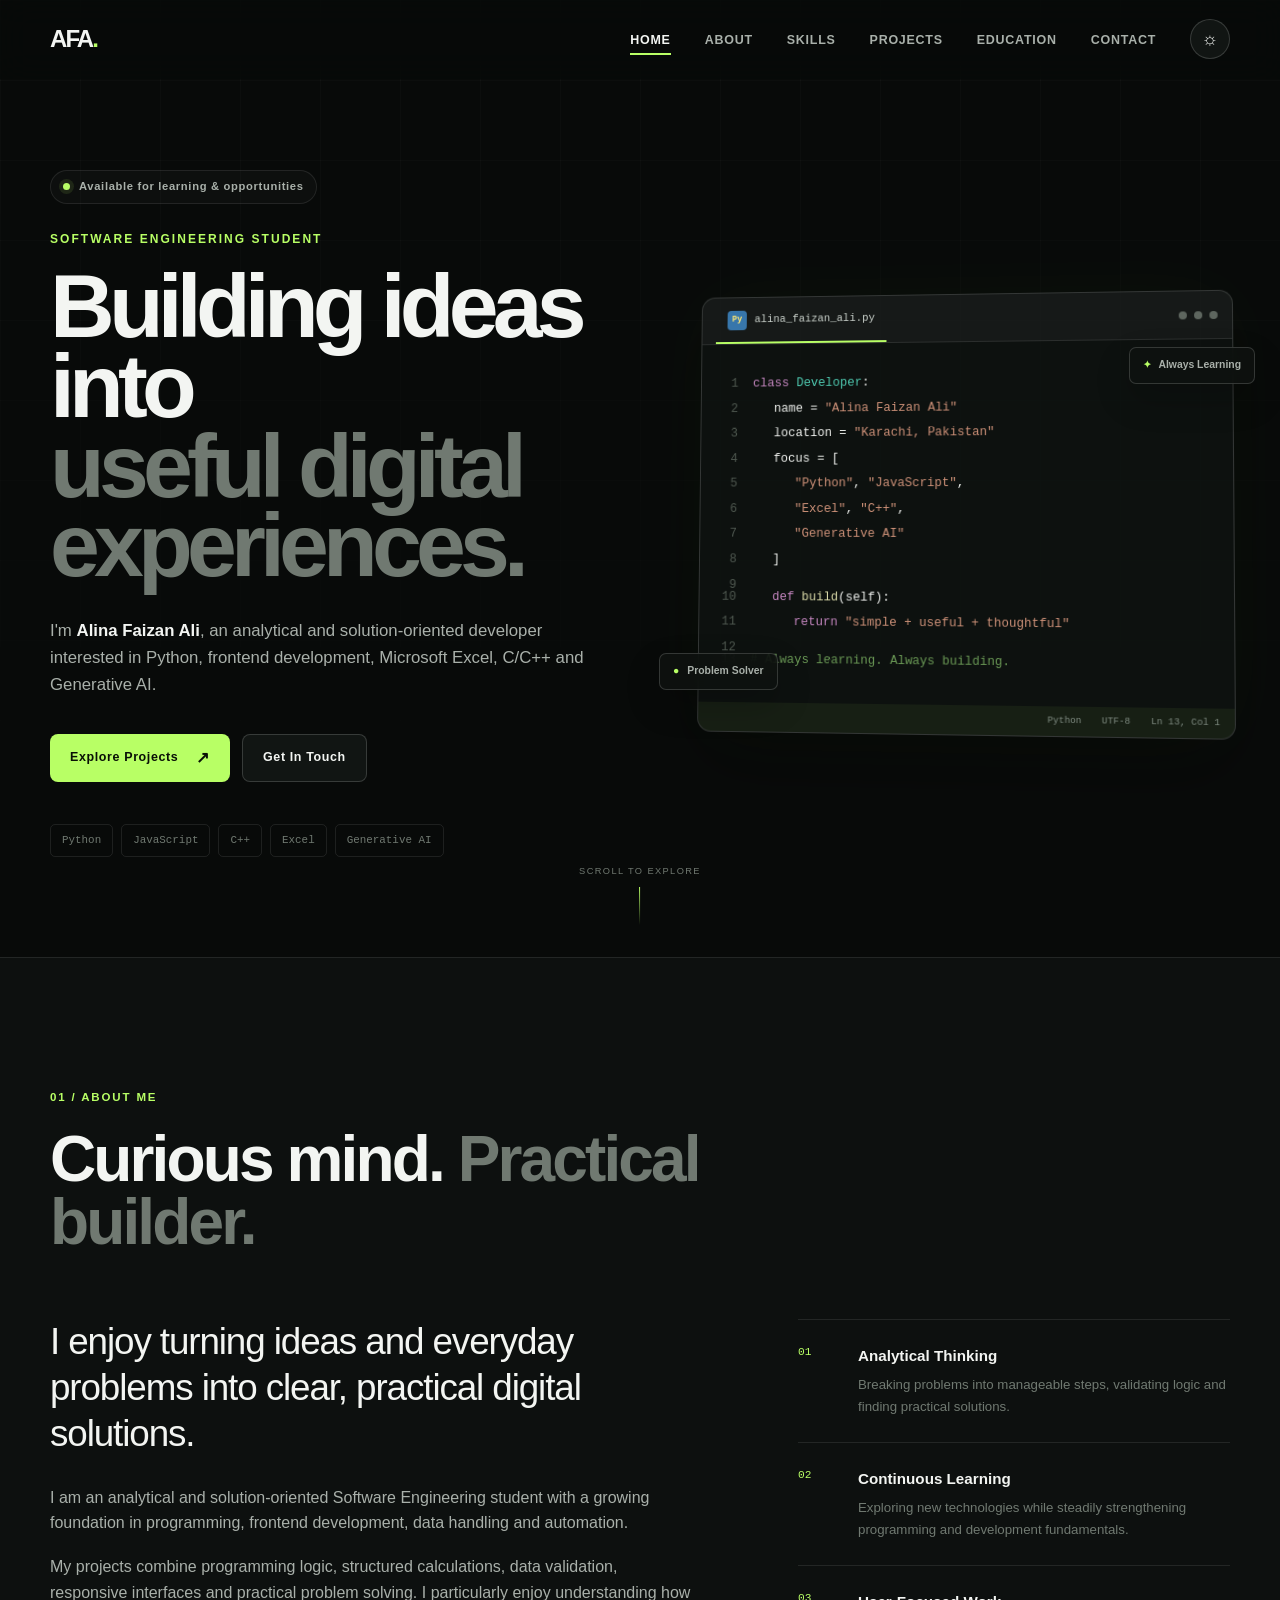
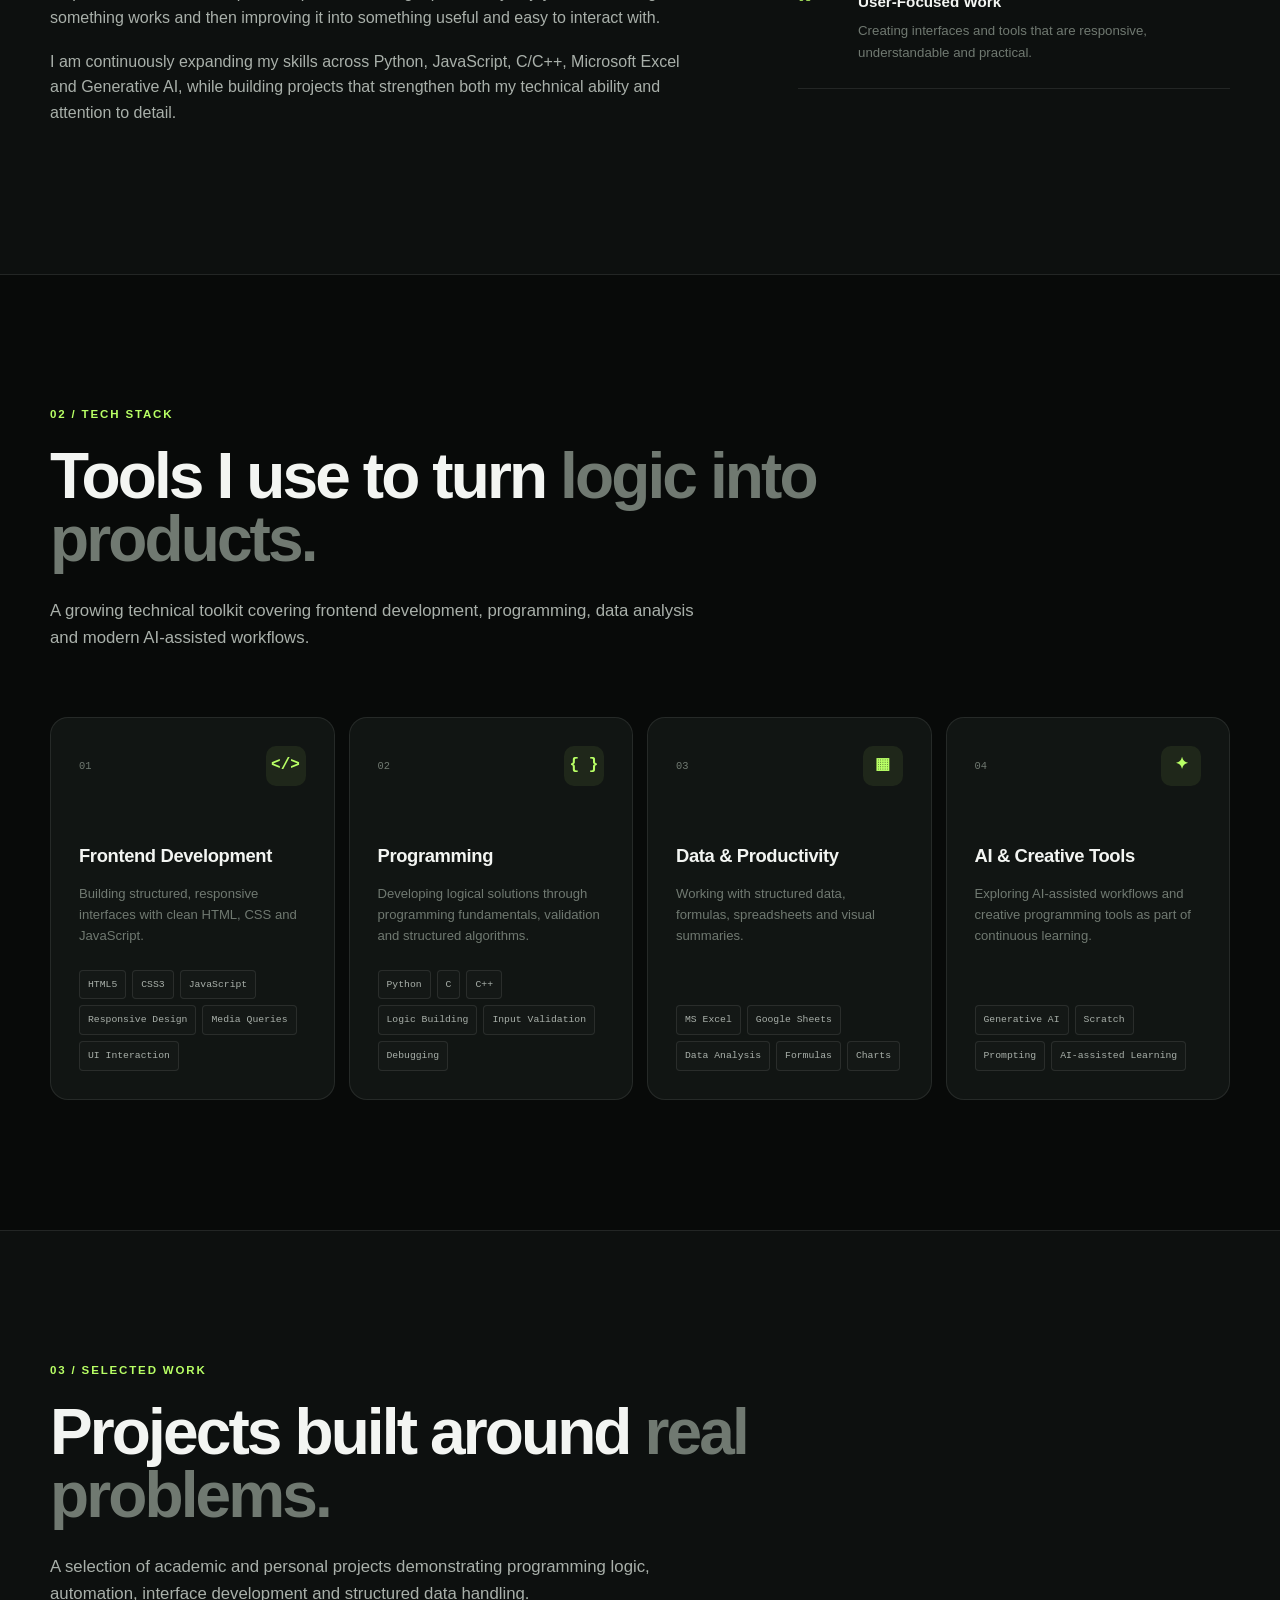
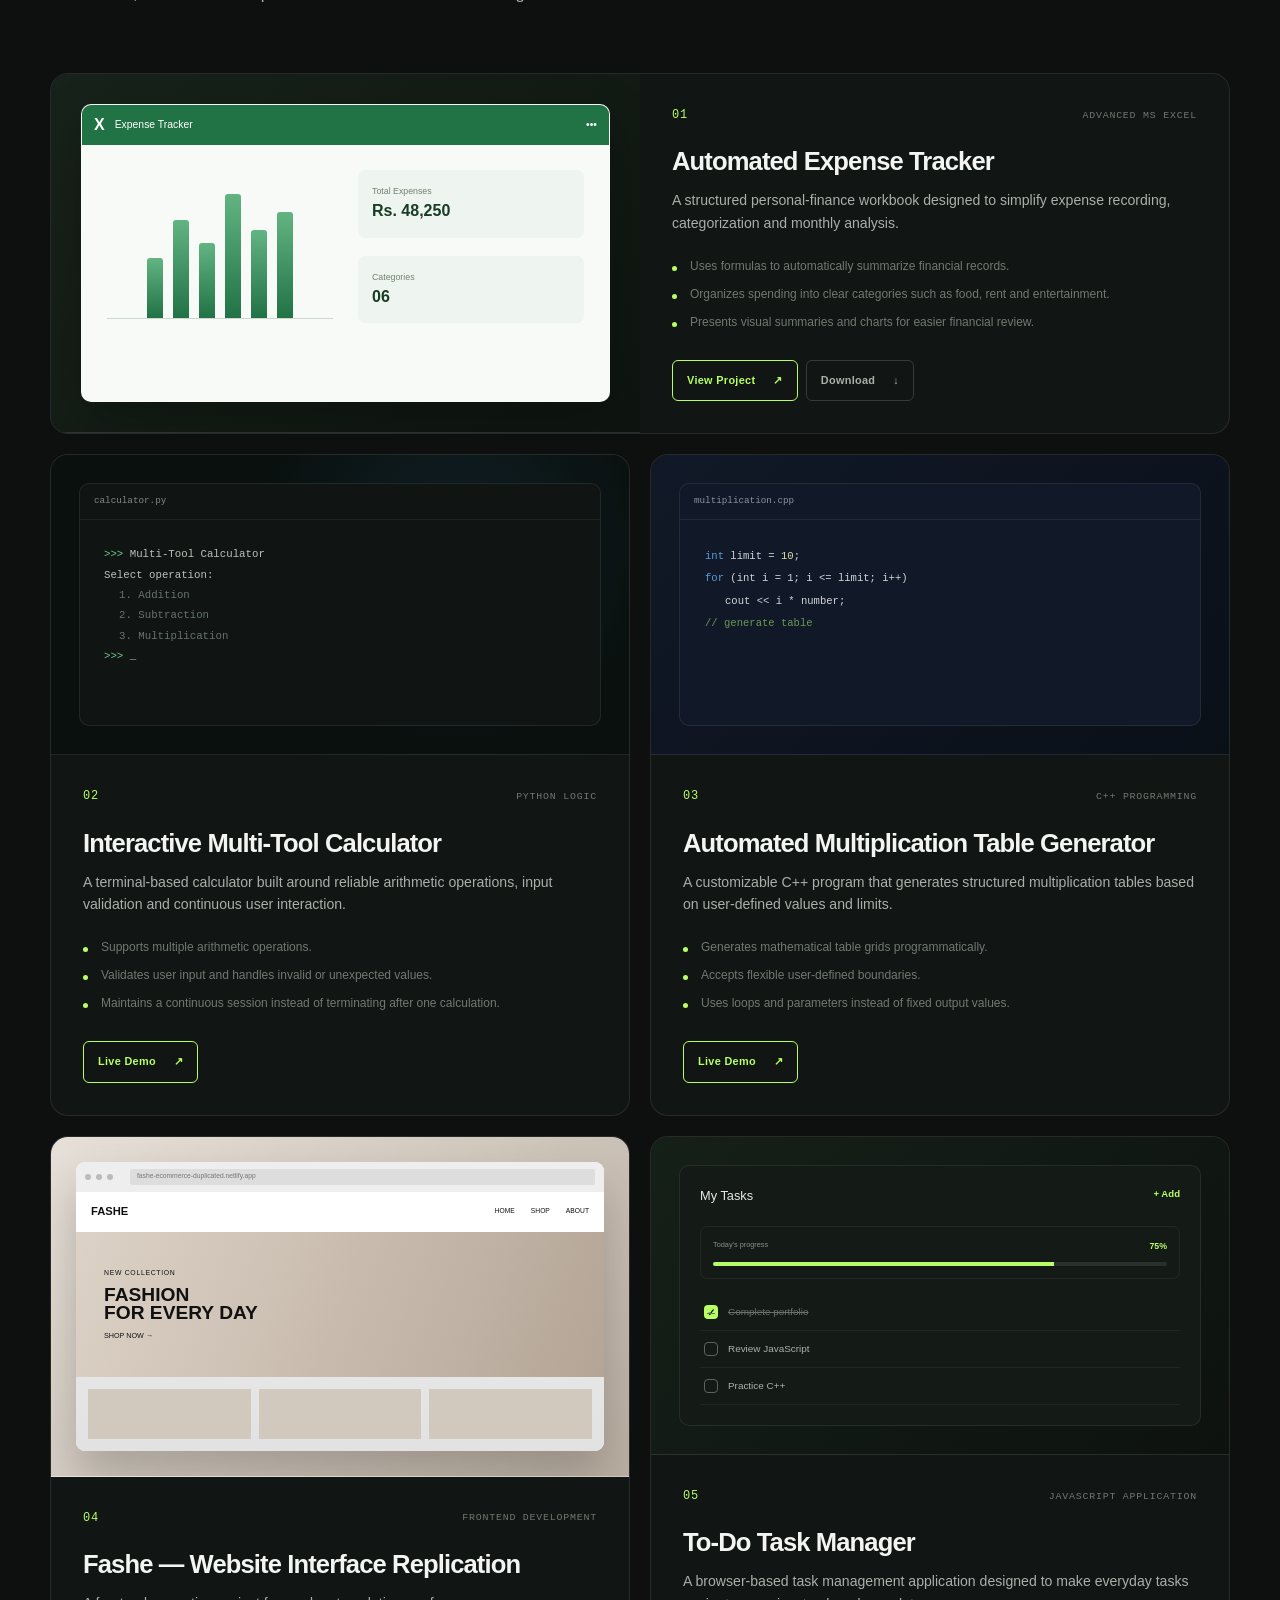
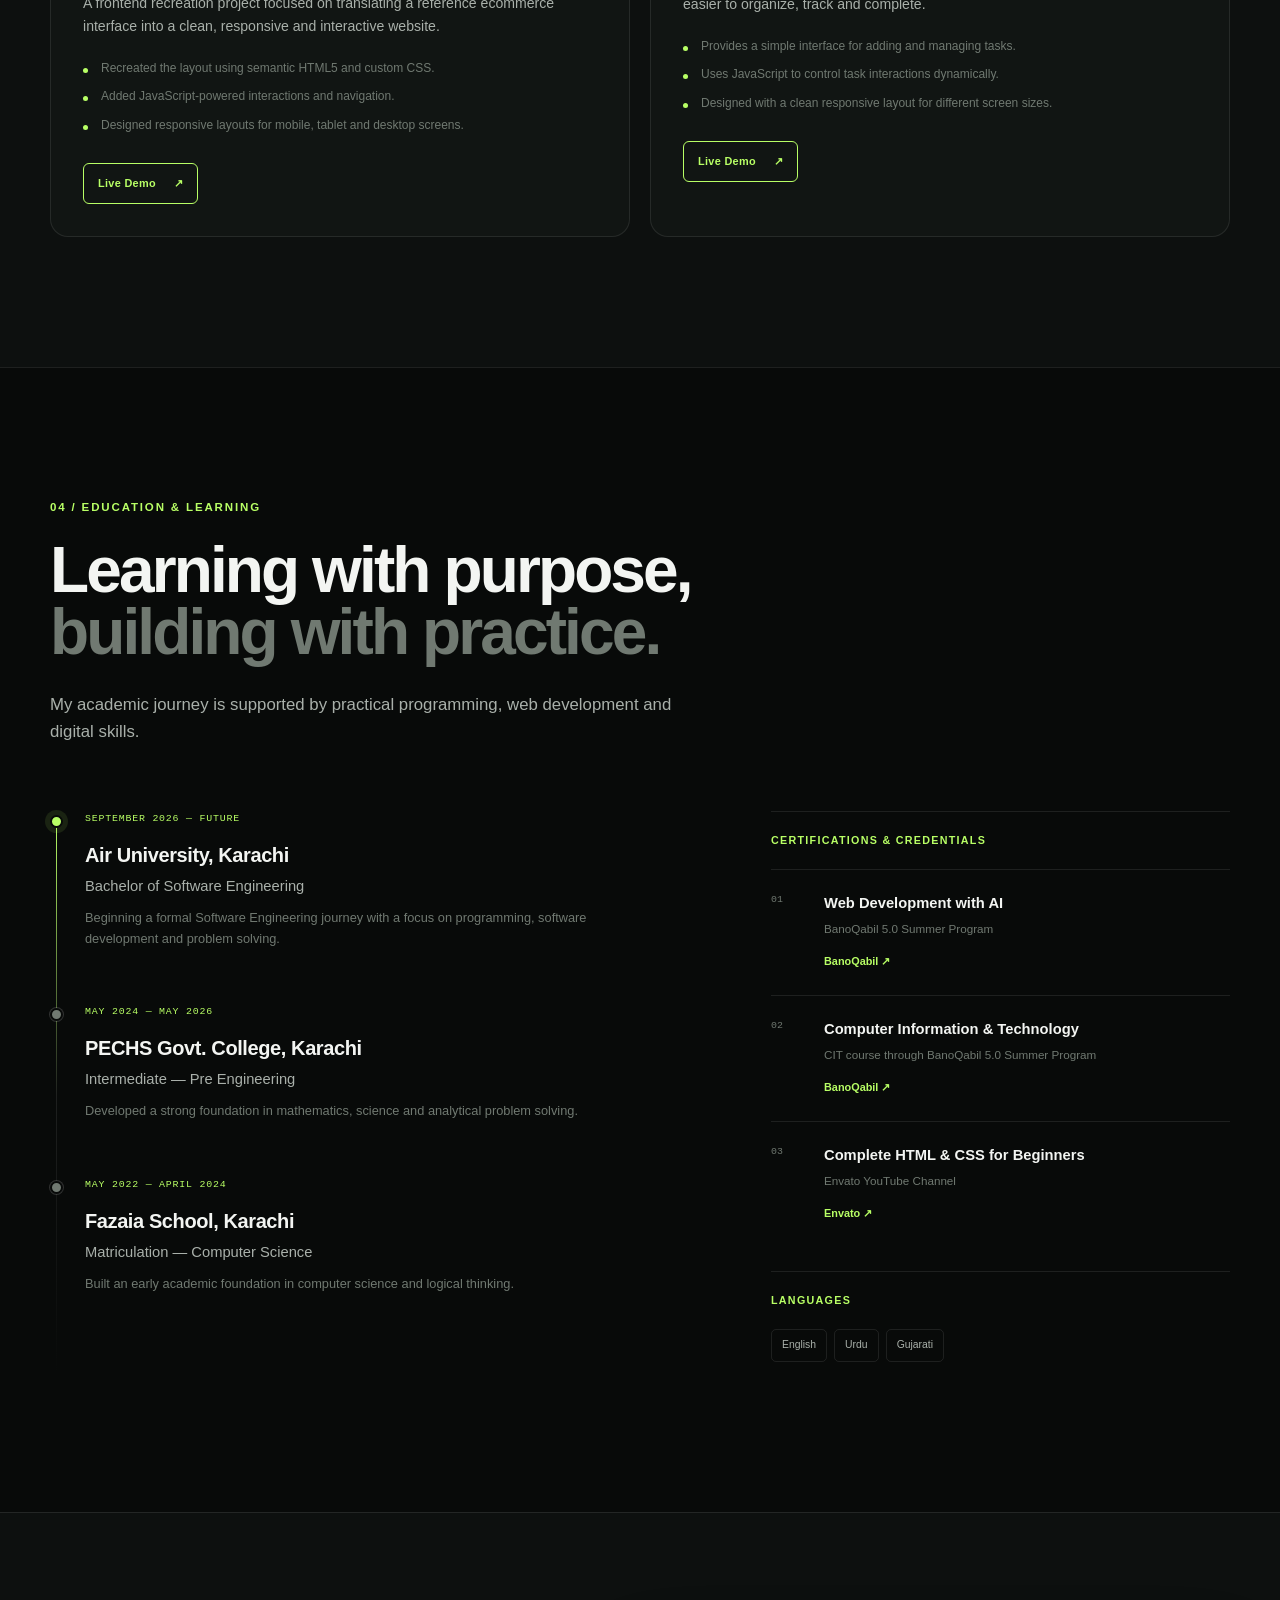
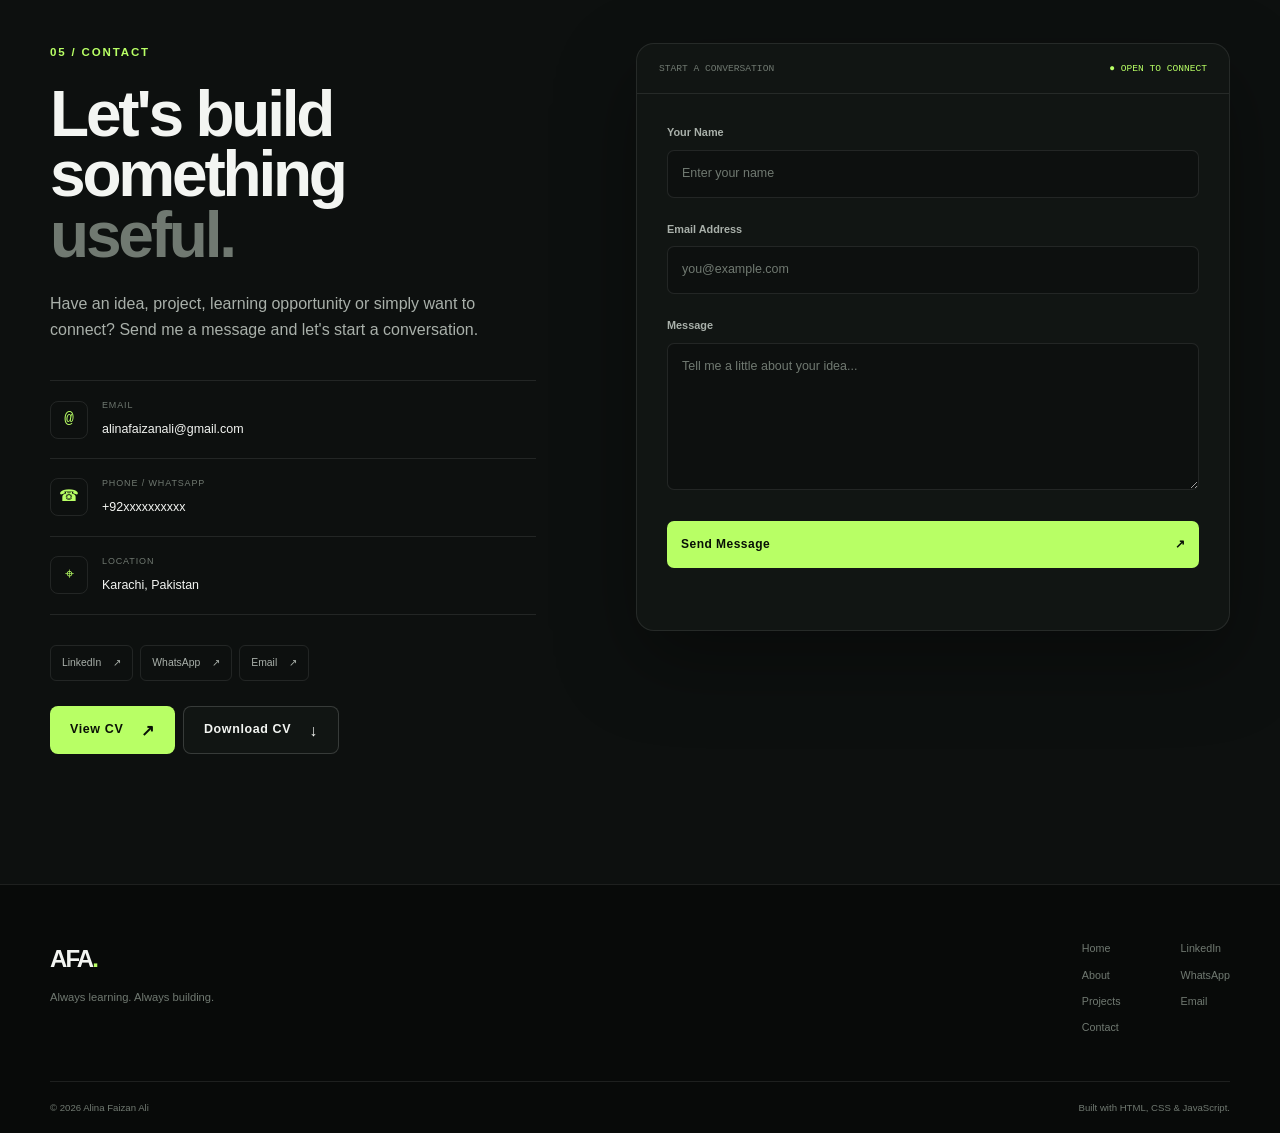
==== index.html @ 9f8d7f90 "Final'" ====
<!DOCTYPE html>
<html lang="en">

<head>
    <meta charset="UTF-8">
    <meta name="hosting-provider" content="Netlify">
    <meta name="netlify-deploy"
        content="https://netlify.new/?utm_campaign=ai-legible&amp;utm_source=meta&amp;utm_medium=referral&amp;utm_id=fb705a5e-d1b8-4684-b0b0-b17e2b1a8b19">

    <meta name="viewport" content="width=device-width, initial-scale=1.0">

    <meta name="description"
        content="Alina Faizan Ali — Software Engineering student and aspiring developer specializing in Python, JavaScript, C++, Excel, frontend development and Generative AI.">

    <meta name="keywords"
        content="Alina Faizan Ali, Software Engineering, Python Developer, Web Developer, JavaScript, HTML, CSS, C++, Excel, Generative AI, Portfolio">

    <meta name="author" content="Alina Faizan Ali">

    <meta name="theme-color" content="#0b0d0c">

    <title>Alina Faizan Ali | Developer Portfolio</title>

    <link rel="stylesheet" href="style.css">
</head>

<body>

    <!-- =========================================================
     HEADER / NAVIGATION
========================================================= -->

    <header class="site-header" id="site-header">

        <nav class="navbar container" aria-label="Main navigation">

            <a href="#home" class="logo" aria-label="Go to homepage">
                AFA<span>.</span>
            </a>

            <button class="menu-toggle" id="menu-toggle" aria-label="Open navigation menu" aria-expanded="false"
                aria-controls="nav-menu">

                <span></span>
                <span></span>
                <span></span>

            </button>

            <div class="nav-overlay" id="nav-overlay"></div>

            <ul class="nav-menu" id="nav-menu">

                <li>
                    <a href="#home" class="nav-link active">Home</a>
                </li>

                <li>
                    <a href="#about" class="nav-link">About</a>
                </li>

                <li>
                    <a href="#skills" class="nav-link">Skills</a>
                </li>

                <li>
                    <a href="#projects" class="nav-link">Projects</a>
                </li>

                <li>
                    <a href="#education" class="nav-link">Education</a>
                </li>

                <li>
                    <a href="#contact" class="nav-link">Contact</a>
                </li>

                <li class="theme-item">
                    <button class="theme-toggle" id="theme-toggle" aria-label="Switch to light mode"
                        title="Toggle theme">

                        <span class="theme-icon" id="theme-icon">☼</span>

                    </button>
                </li>

            </ul>

        </nav>

    </header>


    <main>

        <!-- =========================================================
     HERO
========================================================= -->

        <section class="hero section" id="home">

            <div class="hero-grid"></div>

            <div class="container hero-container">

                <div class="hero-content reveal">

                    <div class="eyebrow">
                        <span class="status-dot"></span>
                        Available for learning & opportunities
                    </div>

                    <p class="hero-kicker">
                        SOFTWARE ENGINEERING STUDENT
                    </p>

                    <h1>
                        Building ideas into
                        <span>useful digital experiences.</span>
                    </h1>

                    <p class="hero-description">
                        I'm <strong>Alina Faizan Ali</strong>, an analytical
                        and solution-oriented developer interested in Python,
                        frontend development, Microsoft Excel, C/C++ and
                        Generative AI.
                    </p>

                    <div class="hero-buttons">

                        <a href="#projects" class="btn btn-primary">
                            Explore Projects
                            <span>↗</span>
                        </a>

                        <a href="#contact" class="btn btn-secondary">
                            Get In Touch
                        </a>

                    </div>

                    <div class="hero-tags">

                        <span>Python</span>
                        <span>JavaScript</span>
                        <span>C++</span>
                        <span>Excel</span>
                        <span>Generative AI</span>

                    </div>

                </div>


                <!-- Floating editor window -->

                <div class="code-window-wrap reveal delay-2">

                    <div class="code-window">

                        <div class="editor-topbar">

                            <div class="editor-tabs">

                                <div class="editor-tab active">
                                    <span class="file-icon python-icon">Py</span>
                                    alina_faizan_ali.py
                                </div>

                            </div>

                            <div class="editor-actions">
                                <span></span>
                                <span></span>
                                <span></span>
                            </div>

                        </div>

                        <div class="editor-body">

                            <div class="code-line">
                                <span class="line-number">1</span>
                                <span>
                                    <span class="keyword">class</span>
                                    <span class="class-name">Developer</span>:
                                </span>
                            </div>

                            <div class="code-line">
                                <span class="line-number">2</span>
                                <span class="indent">
                                    name =
                                    <span class="string">"Alina Faizan Ali"</span>
                                </span>
                            </div>

                            <div class="code-line">
                                <span class="line-number">3</span>
                                <span class="indent">
                                    location =
                                    <span class="string">"Karachi, Pakistan"</span>
                                </span>
                            </div>

                            <div class="code-line">
                                <span class="line-number">4</span>
                                <span class="indent">
                                    focus = [
                                </span>
                            </div>

                            <div class="code-line">
                                <span class="line-number">5</span>
                                <span class="double-indent">
                                    <span class="string">"Python"</span>,
                                    <span class="string">"JavaScript"</span>,
                                </span>
                            </div>

                            <div class="code-line">
                                <span class="line-number">6</span>
                                <span class="double-indent">
                                    <span class="string">"Excel"</span>,
                                    <span class="string">"C++"</span>,
                                </span>
                            </div>

                            <div class="code-line">
                                <span class="line-number">7</span>
                                <span class="double-indent">
                                    <span class="string">"Generative AI"</span>
                                </span>
                            </div>

                            <div class="code-line">
                                <span class="line-number">8</span>
                                <span class="indent">]</span>
                            </div>

                            <div class="code-line empty-line">
                                <span class="line-number">9</span>
                            </div>

                            <div class="code-line">
                                <span class="line-number">10</span>
                                <span class="indent">
                                    <span class="keyword">def</span>
                                    <span class="function">build</span>(self):
                                </span>
                            </div>

                            <div class="code-line">
                                <span class="line-number">11</span>
                                <span class="double-indent">
                                    <span class="keyword">return</span>
                                    <span class="string">
                                        "simple + useful + thoughtful"
                                    </span>
                                </span>
                            </div>

                            <div class="code-line empty-line">
                                <span class="line-number">12</span>
                            </div>

                            <div class="code-line">
                                <span class="line-number">13</span>
                                <span class="comment">
                                    # Always learning. Always building.
                                </span>
                            </div>

                        </div>

                        <div class="editor-status">

                            <span>Python</span>
                            <span>UTF-8</span>
                            <span>Ln 13, Col 1</span>

                        </div>

                    </div>

                    <div class="floating-label label-one">
                        <span>●</span> Problem Solver
                    </div>

                    <div class="floating-label label-two">
                        <span>✦</span> Always Learning
                    </div>

                </div>

            </div>

            <div class="scroll-indicator">
                <span>SCROLL TO EXPLORE</span>
                <span class="scroll-line"></span>
            </div>

        </section>


        <!-- =========================================================
     ABOUT
========================================================= -->

        <section class="section about-section" id="about">

            <div class="container">

                <div class="section-heading reveal">

                    <div class="section-number">01 / ABOUT ME</div>

                    <h2>
                        Curious mind.
                        <span>Practical builder.</span>
                    </h2>

                </div>


                <div class="about-grid">

                    <div class="about-main reveal">

                        <p class="large-text">
                            I enjoy turning ideas and everyday problems into
                            clear, practical digital solutions.
                        </p>

                        <p>
                            I am an analytical and solution-oriented Software
                            Engineering student with a growing foundation in
                            programming, frontend development, data handling
                            and automation.
                        </p>

                        <p>
                            My projects combine programming logic, structured
                            calculations, data validation, responsive interfaces
                            and practical problem solving. I particularly enjoy
                            understanding how something works and then improving
                            it into something useful and easy to interact with.
                        </p>

                        <p>
                            I am continuously expanding my skills across Python,
                            JavaScript, C/C++, Microsoft Excel and Generative AI,
                            while building projects that strengthen both my
                            technical ability and attention to detail.
                        </p>

                    </div>


                    <div class="about-points reveal delay-1">

                        <div class="about-point">

                            <span class="point-number">01</span>

                            <div>
                                <h3>Analytical Thinking</h3>
                                <p>
                                    Breaking problems into manageable steps,
                                    validating logic and finding practical
                                    solutions.
                                </p>
                            </div>

                        </div>


                        <div class="about-point">

                            <span class="point-number">02</span>

                            <div>
                                <h3>Continuous Learning</h3>
                                <p>
                                    Exploring new technologies while steadily
                                    strengthening programming and development
                                    fundamentals.
                                </p>
                            </div>

                        </div>


                        <div class="about-point">

                            <span class="point-number">03</span>

                            <div>
                                <h3>User-Focused Work</h3>
                                <p>
                                    Creating interfaces and tools that are
                                    responsive, understandable and practical.
                                </p>
                            </div>

                        </div>

                    </div>

                </div>

            </div>

        </section>


        <!-- =========================================================
     SKILLS
========================================================= -->

        <section class="section skills-section" id="skills">

            <div class="container">

                <div class="section-heading reveal">

                    <div class="section-number">02 / TECH STACK</div>

                    <h2>
                        Tools I use to turn
                        <span>logic into products.</span>
                    </h2>

                    <p>
                        A growing technical toolkit covering frontend
                        development, programming, data analysis and
                        modern AI-assisted workflows.
                    </p>

                </div>


                <div class="skills-grid">

                    <article class="skill-card reveal">

                        <div class="skill-card-top">
                            <span class="skill-index">01</span>
                            <span class="skill-symbol">&lt;/&gt;</span>
                        </div>

                        <h3>Frontend Development</h3>

                        <p>
                            Building structured, responsive interfaces
                            with clean HTML, CSS and JavaScript.
                        </p>

                        <div class="skill-list">
                            <span>HTML5</span>
                            <span>CSS3</span>
                            <span>JavaScript</span>
                            <span>Responsive Design</span>
                            <span>Media Queries</span>
                            <span>UI Interaction</span>
                        </div>

                    </article>


                    <article class="skill-card reveal delay-1">

                        <div class="skill-card-top">
                            <span class="skill-index">02</span>
                            <span class="skill-symbol">{ }</span>
                        </div>

                        <h3>Programming</h3>

                        <p>
                            Developing logical solutions through programming
                            fundamentals, validation and structured algorithms.
                        </p>

                        <div class="skill-list">
                            <span>Python</span>
                            <span>C</span>
                            <span>C++</span>
                            <span>Logic Building</span>
                            <span>Input Validation</span>
                            <span>Debugging</span>
                        </div>

                    </article>


                    <article class="skill-card reveal delay-2">

                        <div class="skill-card-top">
                            <span class="skill-index">03</span>
                            <span class="skill-symbol">▦</span>
                        </div>

                        <h3>Data & Productivity</h3>

                        <p>
                            Working with structured data, formulas,
                            spreadsheets and visual summaries.
                        </p>

                        <div class="skill-list">
                            <span>MS Excel</span>
                            <span>Google Sheets</span>
                            <span>Data Analysis</span>
                            <span>Formulas</span>
                            <span>Charts</span>
                        </div>

                    </article>


                    <article class="skill-card reveal">

                        <div class="skill-card-top">
                            <span class="skill-index">04</span>
                            <span class="skill-symbol">✦</span>
                        </div>

                        <h3>AI & Creative Tools</h3>

                        <p>
                            Exploring AI-assisted workflows and creative
                            programming tools as part of continuous learning.
                        </p>

                        <div class="skill-list">
                            <span>Generative AI</span>
                            <span>Scratch</span>
                            <span>Prompting</span>
                            <span>AI-assisted Learning</span>
                        </div>

                    </article>

                </div>

            </div>

        </section>


        <!-- =========================================================
     PROJECTS
========================================================= -->

        <section class="section projects-section" id="projects">

            <div class="container">

                <div class="section-heading projects-heading reveal">

                    <div class="section-number">03 / SELECTED WORK</div>

                    <h2>
                        Projects built around
                        <span>real problems.</span>
                    </h2>

                    <p>
                        A selection of academic and personal projects
                        demonstrating programming logic, automation,
                        interface development and structured data handling.
                    </p>

                </div>


                <div class="projects-grid">


                    <!-- PROJECT 01 -->

                    <article class="project-card project-featured reveal">

                        <div class="project-preview excel-preview" role="img"
                            aria-label="Preview of Alina's automated Excel expense tracker project">

                            <div class="excel-ui">

                                <div class="excel-top">
                                    <span class="excel-logo">X</span>
                                    <span>Expense Tracker</span>
                                    <span class="excel-menu">•••</span>
                                </div>

                                <div class="excel-content">

                                    <div class="mini-chart">

                                        <span style="height: 42%"></span>
                                        <span style="height: 68%"></span>
                                        <span style="height: 52%"></span>
                                        <span style="height: 86%"></span>
                                        <span style="height: 61%"></span>
                                        <span style="height: 74%"></span>

                                    </div>

                                    <div class="excel-stats">

                                        <div>
                                            <small>Total Expenses</small>
                                            <strong>Rs. 48,250</strong>
                                        </div>

                                        <div>
                                            <small>Categories</small>
                                            <strong>06</strong>
                                        </div>

                                    </div>

                                </div>

                            </div>

                        </div>


                        <div class="project-content">

                            <div class="project-meta">
                                <span>01</span>
                                <span>ADVANCED MS EXCEL</span>
                            </div>

                            <h3>Automated Expense Tracker</h3>

                            <p>
                                A structured personal-finance workbook designed
                                to simplify expense recording, categorization
                                and monthly analysis.
                            </p>

                            <ul class="project-features">

                                <li>
                                    Uses formulas to automatically summarize
                                    financial records.
                                </li>

                                <li>
                                    Organizes spending into clear categories
                                    such as food, rent and entertainment.
                                </li>

                                <li>
                                    Presents visual summaries and charts for
                                    easier financial review.
                                </li>

                            </ul>

                            <div class="project-buttons">

                                <a href="expense-tracker.xlsx" class="project-btn" target="_blank" rel="noopener">

                                    View Project
                                    <span>↗</span>

                                </a>

                                <a href="expense-tracker.xlsx" class="project-btn project-btn-outline" download>

                                    Download
                                    <span>↓</span>

                                </a>

                            </div>

                        </div>

                    </article>


                    <!-- PROJECT 02 -->

                    <article class="project-card reveal">

                        <div class="project-preview python-preview" role="img"
                            aria-label="Preview of Python interactive multi-tool calculator">

                            <div class="terminal">

                                <div class="terminal-bar">
                                    <span>calculator.py</span>
                                </div>

                                <div class="terminal-body">

                                    <p>
                                        <span class="terminal-green">
                                            &gt;&gt;&gt;
                                        </span>
                                        Multi-Tool Calculator
                                    </p>

                                    <p>
                                        Select operation:
                                    </p>

                                    <p class="terminal-muted">
                                        1. Addition
                                    </p>

                                    <p class="terminal-muted">
                                        2. Subtraction
                                    </p>

                                    <p class="terminal-muted">
                                        3. Multiplication
                                    </p>

                                    <p>
                                        <span class="terminal-green">
                                            &gt;&gt;&gt;
                                        </span>
                                        _
                                    </p>

                                </div>

                            </div>

                        </div>


                        <div class="project-content">

                            <div class="project-meta">
                                <span>02</span>
                                <span>PYTHON LOGIC</span>
                            </div>

                            <h3>Interactive Multi-Tool Calculator</h3>

                            <p>
                                A terminal-based calculator built around
                                reliable arithmetic operations, input
                                validation and continuous user interaction.
                            </p>

                            <ul class="project-features">

                                <li>
                                    Supports multiple arithmetic operations.
                                </li>

                                <li>
                                    Validates user input and handles
                                    invalid or unexpected values.
                                </li>

                                <li>
                                    Maintains a continuous session instead
                                    of terminating after one calculation.
                                </li>

                            </ul>

                            <div class="project-buttons">

                                <a href="https://www.programiz.com/online-compiler/3bPesGvPqxvf6" class="project-btn" data-placeholder-link>

                                    Live Demo
                                    <span>↗</span>

                                </a>

                            </div>

                        </div>

                    </article>


                    <!-- PROJECT 03 -->

                    <article class="project-card reveal delay-1">

                        <div class="project-preview cpp-preview" role="img"
                            aria-label="Preview of C++ automated multiplication table generator">

                            <div class="cpp-window">

                                <div class="cpp-header">
                                    multiplication.cpp
                                </div>

                                <div class="cpp-code">

                                    <p>
                                        <span class="cpp-blue">int</span>
                                        limit = <span class="cpp-orange">10</span>;
                                    </p>

                                    <p>
                                        <span class="cpp-blue">for</span>
                                        (int i = 1; i &lt;= limit; i++)
                                    </p>

                                    <p class="cpp-indent">
                                        cout &lt;&lt; i * number;
                                    </p>

                                    <p>
                                        <span class="cpp-comment">
                                            // generate table
                                        </span>
                                    </p>

                                </div>

                            </div>

                        </div>


                        <div class="project-content">

                            <div class="project-meta">
                                <span>03</span>
                                <span>C++ PROGRAMMING</span>
                            </div>

                            <h3>Automated Multiplication Table Generator</h3>

                            <p>
                                A customizable C++ program that generates
                                structured multiplication tables based on
                                user-defined values and limits.
                            </p>

                            <ul class="project-features">

                                <li>
                                    Generates mathematical table grids
                                    programmatically.
                                </li>

                                <li>
                                    Accepts flexible user-defined boundaries.
                                </li>

                                <li>
                                    Uses loops and parameters instead of
                                    fixed output values.
                                </li>

                            </ul>

                            <div class="project-buttons">

                                <a href="https://www.programiz.com/online-compiler/1Dnhe1xtZ0zkZ" class="project-btn" data-placeholder-link>

                                    Live Demo
                                    <span>↗</span>

                                </a>

                            </div>

                        </div>

                    </article>


                    <!-- PROJECT 04 -->

                    <article class="project-card reveal">

                        <div class="project-preview website-preview" role="img"
                            aria-label="Preview of Fashe ecommerce website interface replication">

                            <div class="browser-window">

                                <div class="browser-bar">

                                    <span class="browser-dot"></span>
                                    <span class="browser-dot"></span>
                                    <span class="browser-dot"></span>

                                    <div class="browser-address">
                                        fashe-ecommerce-duplicated.netlify.app
                                    </div>

                                </div>

                                <div class="browser-page">

                                    <div class="fake-nav">
                                        <strong>FASHE</strong>
                                        <span>HOME</span>
                                        <span>SHOP</span>
                                        <span>ABOUT</span>
                                    </div>

                                    <div class="fake-hero">
                                        <small>NEW COLLECTION</small>
                                        <strong>FASHION<br>FOR EVERY DAY</strong>
                                        <span>SHOP NOW →</span>
                                    </div>

                                    <div class="fake-products">
                                        <span></span>
                                        <span></span>
                                        <span></span>
                                    </div>

                                </div>

                            </div>

                        </div>


                        <div class="project-content">

                            <div class="project-meta">
                                <span>04</span>
                                <span>FRONTEND DEVELOPMENT</span>
                            </div>

                            <h3>Fashe — Website Interface Replication</h3>

                            <p>
                                A frontend recreation project focused on
                                translating a reference ecommerce interface
                                into a clean, responsive and interactive
                                website.
                            </p>

                            <ul class="project-features">

                                <li>
                                    Recreated the layout using semantic HTML5
                                    and custom CSS.
                                </li>

                                <li>
                                    Added JavaScript-powered interactions
                                    and navigation.
                                </li>

                                <li>
                                    Designed responsive layouts for mobile,
                                    tablet and desktop screens.
                                </li>

                            </ul>

                            <div class="project-buttons">

                                <a href="https://fashe-ecommerce-duplicated.netlify.app/" class="project-btn"
                                    target="_blank" rel="noopener">

                                    Live Demo
                                    <span>↗</span>

                                </a>

                            </div>

                        </div>

                    </article>


                    <!-- PROJECT 05 -->

                    <article class="project-card project-todo reveal delay-1">

                        <div class="project-preview todo-preview" role="img"
                            aria-label="Preview of To-Do task manager application">

                            <div class="todo-ui">

                                <div class="todo-heading">

                                    <span>My Tasks</span>

                                    <strong>+ Add</strong>

                                </div>

                                <div class="todo-progress">

                                    <div>
                                        <small>Today's progress</small>
                                        <strong>75%</strong>
                                    </div>

                                    <div class="progress-track">
                                        <span></span>
                                    </div>

                                </div>

                                <div class="todo-item done">
                                    <span class="check">✓</span>
                                    Complete portfolio
                                </div>

                                <div class="todo-item">
                                    <span class="empty-check"></span>
                                    Review JavaScript
                                </div>

                                <div class="todo-item">
                                    <span class="empty-check"></span>
                                    Practice C++
                                </div>

                            </div>

                        </div>


                        <div class="project-content">

                            <div class="project-meta">
                                <span>05</span>
                                <span>JAVASCRIPT APPLICATION</span>
                            </div>

                            <h3>To-Do Task Manager</h3>

                            <p>
                                A browser-based task management application
                                designed to make everyday tasks easier to
                                organize, track and complete.
                            </p>

                            <ul class="project-features">

                                <li>
                                    Provides a simple interface for adding
                                    and managing tasks.
                                </li>

                                <li>
                                    Uses JavaScript to control task
                                    interactions dynamically.
                                </li>

                                <li>
                                    Designed with a clean responsive layout
                                    for different screen sizes.
                                </li>

                            </ul>

                            <div class="project-buttons">

                                <a href="https://todo-task-manager-project.netlify.app/" class="project-btn"
                                    target="_blank" rel="noopener">

                                    Live Demo
                                    <span>↗</span>

                                </a>

                            </div>

                        </div>

                    </article>

                </div>

            </div>

        </section>


        <!-- =========================================================
     EDUCATION
========================================================= -->

        <section class="section education-section" id="education">

            <div class="container">

                <div class="section-heading reveal">

                    <div class="section-number">04 / EDUCATION & LEARNING</div>

                    <h2>
                        Learning with purpose,
                        <span>building with practice.</span>
                    </h2>

                    <p>
                        My academic journey is supported by practical
                        programming, web development and digital skills.
                    </p>

                </div>


                <div class="education-layout">


                    <!-- Education timeline -->

                    <div class="timeline reveal">

                        <div class="timeline-item current">

                            <div class="timeline-marker"></div>

                            <div class="timeline-content">

                                <div class="timeline-date">
                                    SEPTEMBER 2026 — FUTURE
                                </div>

                                <h3>
                                    Air University, Karachi
                                </h3>

                                <h4>
                                    Bachelor of Software Engineering
                                </h4>

                                <p>
                                    Beginning a formal Software Engineering
                                    journey with a focus on programming,
                                    software development and problem solving.
                                </p>

                            </div>

                        </div>


                        <div class="timeline-item">

                            <div class="timeline-marker"></div>

                            <div class="timeline-content">

                                <div class="timeline-date">
                                    MAY 2024 — MAY 2026
                                </div>

                                <h3>
                                    PECHS Govt. College, Karachi
                                </h3>

                                <h4>
                                    Intermediate — Pre Engineering
                                </h4>

                                <p>
                                    Developed a strong foundation in
                                    mathematics, science and analytical
                                    problem solving.
                                </p>

                            </div>

                        </div>


                        <div class="timeline-item">

                            <div class="timeline-marker"></div>

                            <div class="timeline-content">

                                <div class="timeline-date">
                                    MAY 2022 — APRIL 2024
                                </div>

                                <h3>
                                    Fazaia School, Karachi
                                </h3>

                                <h4>
                                    Matriculation — Computer Science
                                </h4>

                                <p>
                                    Built an early academic foundation in
                                    computer science and logical thinking.
                                </p>

                            </div>

                        </div>

                    </div>


                    <!-- Certifications -->

                    <aside class="certifications reveal delay-1">

                        <div class="cert-title">
                            CERTIFICATIONS & CREDENTIALS
                        </div>


                        <div class="certificate">

                            <div class="certificate-icon">01</div>

                            <div>

                                <h3>
                                    Web Development with AI
                                </h3>

                                <p>
                                    BanoQabil 5.0 Summer Program
                                </p>

                                <a href="https://banoqabil.pk/courses/web-development-with-ai-69614968078f4d9e44d713c5" class="text-link">
                                    BanoQabil ↗
                                </a>

                            </div>

                        </div>


                        <div class="certificate">

                            <div class="certificate-icon">02</div>

                            <div>

                                <h3>
                                    Computer Information & Technology
                                </h3>

                                <p>
                                    CIT course through BanoQabil 5.0
                                    Summer Program
                                </p>

                                <a href="https://banoqabil.pk/courses/computer-information-and-technology-694fd45809bbc24151521d99" class="text-link">
                                    BanoQabil ↗
                                </a>

                            </div>

                        </div>


                        <div class="certificate">

                            <div class="certificate-icon">03</div>

                            <div>

                                <h3>
                                    Complete HTML & CSS for Beginners
                                </h3>

                                <p>
                                    Envato YouTube Channel
                                </p>

                                <a href="https://www.youtube.com/watch?v=iG2jotQo9NI" class="text-link">
                                    Envato ↗
                                </a>

                            </div>

                        </div>


                        <div class="languages">

                            <div class="cert-title">
                                LANGUAGES
                            </div>

                            <div class="language-tags">

                                <span>English</span>
                                <span>Urdu</span>
                                <span>Gujarati</span>

                            </div>

                        </div>

                    </aside>

                </div>

            </div>

        </section>


        <!-- =========================================================
     CONTACT
========================================================= -->

        <section class="section contact-section" id="contact">

            <div class="container">

                <div class="contact-grid">


                    <div class="contact-info reveal">

                        <div class="section-number">
                            05 / CONTACT
                        </div>

                        <h2>
                            Let's build something
                            <span>useful.</span>
                        </h2>

                        <p>
                            Have an idea, project, learning opportunity or
                            simply want to connect? Send me a message and
                            let's start a conversation.
                        </p>


                        <div class="contact-details">

                            <a href="mailto:alinafaizanali@gmail.com" class="contact-detail">

                                <span class="contact-icon">@</span>

                                <div>
                                    <small>EMAIL</small>
                                    <strong>
                                        alinafaizanali@gmail.com
                                    </strong>
                                </div>

                            </a>


                            <a href="tel:+92xxxxxxxxxx" class="contact-detail">

                                <span class="contact-icon">☎</span>

                                <div>
                                    <small>PHONE / WHATSAPP</small>
                                    <strong>
                                        +92xxxxxxxxxx
                                    </strong>
                                </div>

                            </a>


                            <div class="contact-detail">

                                <span class="contact-icon">⌖</span>

                                <div>
                                    <small>LOCATION</small>
                                    <strong>
                                        Karachi, Pakistan
                                    </strong>
                                </div>

                            </div>

                        </div>


                        <div class="social-buttons">

                            <a href="#" class="social-btn" target="_blank" rel="noopener">

                                LinkedIn
                                <span>↗</span>

                            </a>


                            <a href="https://wa.me/92xxxxxxxxxx" class="social-btn" target="_blank" rel="noopener">

                                WhatsApp
                                <span>↗</span>

                            </a>


                            <a href="mailto:alinafaizanali@gmail.com" class="social-btn">

                                Email
                                <span>↗</span>

                            </a>

                        </div>


                        <div class="cv-buttons">

                            <a href="resume.pdf" target="_blank" rel="noopener" class="btn btn-primary">

                                View CV
                                <span>↗</span>

                            </a>

                            <a href="resume.pdf" download class="btn btn-secondary">

                                Download CV
                                <span>↓</span>

                            </a>

                        </div>

                    </div>


                    <!-- Contact form -->

                    <div class="contact-form-wrap reveal delay-1">

                        <div class="form-header">

                            <span>START A CONVERSATION</span>

                            <span class="form-status">
                                ● OPEN TO CONNECT
                            </span>

                        </div>


                        <form id="contact-form">

                            <div class="form-group">

                                <label for="name">
                                    Your Name
                                </label>

                                <input type="text" id="name" name="name" placeholder="Enter your name" required>

                            </div>


                            <div class="form-group">

                                <label for="email">
                                    Email Address
                                </label>

                                <input type="email" id="email" name="email" placeholder="you@example.com" required>

                            </div>


                            <div class="form-group">

                                <label for="message">
                                    Message
                                </label>

                                <textarea id="message" name="message" rows="6"
                                    placeholder="Tell me a little about your idea..." required></textarea>

                            </div>


                            <button type="submit" class="form-submit">

                                Send Message
                                <span>↗</span>

                            </button>

                            <p class="form-note" id="form-note">

                            </p>

                        </form>

                    </div>

                </div>

            </div>

        </section>

    </main>


    <!-- =========================================================
     FOOTER
========================================================= -->

    <footer class="footer">

        <div class="container footer-inner">

            <div class="footer-brand">

                <a href="#home" class="logo">
                    AFA<span>.</span>
                </a>

                <p>
                    Always learning. Always building.
                </p>

            </div>


            <div class="footer-links">

                <a href="#home">Home</a>
                <a href="#about">About</a>
                <a href="#projects">Projects</a>
                <a href="#contact">Contact</a>

            </div>


            <div class="footer-social">

                <a href="#" target="_blank" rel="noopener">
                    LinkedIn
                </a>

                <a href="https://wa.me/92xxxxxxxxxx" target="_blank" rel="noopener">

                    WhatsApp

                </a>

                <a href="mailto:alinafaizanali@gmail.com">
                    Email
                </a>

            </div>

        </div>


        <div class="container footer-bottom">

            <span>
                © 2026 Alina Faizan Ali
            </span>

            <span>
                Built with HTML, CSS & JavaScript.
            </span>

        </div>

    </footer>


    <div class="toast" id="toast" role="status"></div>


    <script src="script.js"></script>

</body>

</html>
---- style.css ----
/* =========================================================
   ROOT VARIABLES
========================================================= */

:root {

    --bg: #080a09;
    --bg-soft: #0d100f;
    --surface: #111513;
    --surface-2: #161b18;

    --text: #f3f5f2;
    --text-soft: #a9b0aa;
    --text-muted: #707971;

    --accent: #b8ff65;
    --accent-dark: #82c83c;

    --border: rgba(255, 255, 255, 0.09);
    --border-strong: rgba(255, 255, 255, 0.16);

    --white: #ffffff;
    --black: #050605;

    --shadow:
        0 30px 80px rgba(0, 0, 0, 0.35);

    --container: 1180px;

    --radius: 18px;

    --nav-height: 78px;

    --transition:
        0.3s cubic-bezier(0.22, 1, 0.36, 1);
}


/* =========================================================
   LIGHT THEME
========================================================= */

body.light-theme {

    --bg: #f4f6f1;
    --bg-soft: #edf0eb;

    --surface: #ffffff;
    --surface-2: #f7f8f5;

    --text: #151915;
    --text-soft: #59625b;
    --text-muted: #7b837c;

    --accent: #4d8f12;
    --accent-dark: #3b7110;

    --border: rgba(15, 25, 16, 0.10);
    --border-strong: rgba(15, 25, 16, 0.18);

    --shadow:
        0 25px 70px rgba(28, 40, 25, 0.10);

}


/* =========================================================
   RESET
========================================================= */

* {
    margin: 0;
    padding: 0;
    box-sizing: border-box;
}


html {
    scroll-behavior: smooth;
    scroll-padding-top: 90px;
}


body {

    font-family:
        Inter,
        -apple-system,
        BlinkMacSystemFont,
        "Segoe UI",
        sans-serif;

    background: var(--bg);
    color: var(--text);

    line-height: 1.6;

    overflow-x: hidden;

    transition:
        background-color 0.4s ease,
        color 0.4s ease;
}


body.menu-open {
    overflow: hidden;
}


img {
    max-width: 100%;
    display: block;
}


a {
    color: inherit;
    text-decoration: none;
}


button,
input,
textarea {
    font: inherit;
}


button {
    cursor: pointer;
}


ul {
    list-style: none;
}


/* =========================================================
   UTILITY
========================================================= */

.container {

    width: min(
        calc(100% - 48px),
        var(--container)
    );

    margin-inline: auto;
}


.section {

    padding:
        130px 0;

    position: relative;
}


.section-number {

    color: var(--accent);

    font-size: 0.72rem;
    font-weight: 700;

    letter-spacing: 0.16em;

    margin-bottom: 22px;
}


.section-heading {

    max-width: 800px;

    margin-bottom: 65px;
}


.section-heading h2 {

    font-size:
        clamp(2.4rem, 5vw, 4.5rem);

    line-height: 0.98;

    letter-spacing: -0.045em;

    font-weight: 600;
}


.section-heading h2 span {

    color: var(--text-muted);

}


.section-heading > p {

    max-width: 650px;

    margin-top: 28px;

    color: var(--text-soft);

    font-size: 1.05rem;

}


/* =========================================================
   HEADER
========================================================= */

.site-header {

    position: fixed;

    top: 0;
    left: 0;

    width: 100%;

    z-index: 1000;

    background:
        rgba(8, 10, 9, 0.72);

    border-bottom:
        1px solid transparent;

    backdrop-filter: blur(16px);

    transition:
        background 0.3s ease,
        border-color 0.3s ease;
}


.light-theme .site-header {

    background:
        rgba(244, 246, 241, 0.82);

}


.site-header.scrolled {

    border-color: var(--border);

}


.navbar {

    height: var(--nav-height);

    display: flex;

    align-items: center;

    justify-content: space-between;
}


.logo {

    font-size: 1.5rem;

    font-weight: 800;

    letter-spacing: -0.08em;

}


.logo span {

    color: var(--accent);

}


.nav-menu {

    display: flex;

    align-items: center;

    gap: 34px;
}


.nav-link {

    position: relative;

    color: var(--text-soft);

    font-size: 0.78rem;

    font-weight: 600;

    letter-spacing: 0.06em;

    text-transform: uppercase;

    transition:
        color var(--transition);
}


.nav-link::after {

    content: "";

    position: absolute;

    width: 0;
    height: 2px;

    left: 0;
    bottom: -8px;

    background: var(--accent);

    transition:
        width var(--transition);
}


.nav-link:hover,
.nav-link.active {

    color: var(--text);
}


.nav-link.active::after,
.nav-link:hover::after {

    width: 100%;
}


/* Theme button */

.theme-toggle {

    width: 40px;
    height: 40px;

    border-radius: 50%;

    border: 1px solid var(--border-strong);

    background: var(--surface);

    color: var(--text);

    display: grid;
    place-items: center;

    transition: var(--transition);
}


.theme-toggle:hover {

    border-color: var(--accent);

    color: var(--accent);

    transform: rotate(12deg);
}


.theme-icon {

    font-size: 1.15rem;

    line-height: 1;
}


/* Mobile menu button */

.menu-toggle {

    display: none;

    width: 42px;
    height: 42px;

    border: 1px solid var(--border);

    background: var(--surface);

    border-radius: 10px;

    align-items: center;
    justify-content: center;

    flex-direction: column;

    gap: 5px;

    position: relative;

    z-index: 1003;
}


.menu-toggle span {

    width: 18px;
    height: 2px;

    background: var(--text);

    transition:
        transform 0.3s ease,
        opacity 0.3s ease;
}


.menu-toggle.open span:nth-child(1) {

    transform:
        translateY(7px)
        rotate(45deg);
}


.menu-toggle.open span:nth-child(2) {

    opacity: 0;
}


.menu-toggle.open span:nth-child(3) {

    transform:
        translateY(-7px)
        rotate(-45deg);
}


.nav-overlay {

    display: none;
}


/* =========================================================
   HERO
========================================================= */

.hero {

    min-height: 100vh;

    padding-top: 170px;
    padding-bottom: 100px;

    display: flex;
    align-items: center;

    overflow: hidden;
}


.hero-grid {

    position: absolute;

    inset: 0;

    background-image:
        linear-gradient(
            rgba(255,255,255,0.025) 1px,
            transparent 1px
        ),
        linear-gradient(
            90deg,
            rgba(255,255,255,0.025) 1px,
            transparent 1px
        );

    background-size: 80px 80px;

    mask-image:
        linear-gradient(
            to bottom,
            black,
            transparent 90%
        );

    pointer-events: none;
}


.light-theme .hero-grid {

    background-image:
        linear-gradient(
            rgba(20,30,20,0.045) 1px,
            transparent 1px
        ),
        linear-gradient(
            90deg,
            rgba(20,30,20,0.045) 1px,
            transparent 1px
        );

}


.hero-container {

    display: grid;

    grid-template-columns:
        1fr 0.95fr;

    gap: 80px;

    align-items: center;

    position: relative;

    z-index: 2;
}


.eyebrow {

    display: inline-flex;

    align-items: center;

    gap: 9px;

    padding:
        7px 12px;

    border:
        1px solid var(--border);

    border-radius: 100px;

    color: var(--text-soft);

    font-size: 0.7rem;

    font-weight: 600;

    letter-spacing: 0.06em;

    margin-bottom: 26px;

    background:
        rgba(255,255,255,0.025);
}


.status-dot {

    width: 7px;
    height: 7px;

    background: var(--accent);

    border-radius: 50%;

    box-shadow:
        0 0 0 4px rgba(184,255,101,0.10);

    animation:
        pulse 2s infinite;
}


@keyframes pulse {

    0%, 100% {
        box-shadow:
            0 0 0 4px rgba(184,255,101,0.10);
    }

    50% {
        box-shadow:
            0 0 0 8px rgba(184,255,101,0.02);
    }
}


.hero-kicker {

    color: var(--accent);

    font-size: 0.75rem;

    font-weight: 700;

    letter-spacing: 0.17em;

    margin-bottom: 18px;
}


.hero h1 {

    font-size:
        clamp(3.5rem, 7vw, 6.7rem);

    line-height: 0.89;

    letter-spacing: -0.065em;

    font-weight: 600;

    max-width: 760px;
}


.hero h1 span {

    display: block;

    color: var(--text-muted);

}


.hero-description {

    max-width: 650px;

    color: var(--text-soft);

    font-size: 1.05rem;

    margin-top: 32px;
}


.hero-description strong {

    color: var(--text);
}


.hero-buttons {

    display: flex;

    flex-wrap: wrap;

    gap: 12px;

    margin-top: 35px;
}


.btn {

    min-height: 48px;

    padding:
        0 20px;

    border-radius: 8px;

    display: inline-flex;

    align-items: center;

    justify-content: center;

    gap: 18px;

    font-size: 0.78rem;

    font-weight: 700;

    letter-spacing: 0.05em;

    transition: var(--transition);
}


.btn span {

    font-size: 1rem;
}


.btn-primary {

    background: var(--accent);

    color: #091006;
}


.btn-primary:hover {

    background: var(--white);

    color: #071006;

    transform: translateY(-3px);

    box-shadow:
        0 12px 30px rgba(184,255,101,0.15);
}


.btn-secondary {

    border:
        1px solid var(--border-strong);

    background: var(--surface);

    color: var(--text);
}


.btn-secondary:hover {

    border-color: var(--accent);

    color: var(--accent);

    transform: translateY(-3px);
}


.hero-tags {

    display: flex;

    flex-wrap: wrap;

    gap: 8px;

    margin-top: 42px;
}


.hero-tags span {

    padding:
        7px 11px;

    border:
        1px solid var(--border);

    border-radius: 5px;

    color: var(--text-muted);

    font-family:
        "SFMono-Regular",
        Consolas,
        monospace;

    font-size: 0.68rem;
}


/* =========================================================
   CODE WINDOW
========================================================= */

.code-window-wrap {

    position: relative;

    min-width: 0;
}


.code-window {

    border:
        1px solid var(--border-strong);

    background:
        rgba(14, 18, 16, 0.90);

    border-radius: 14px;

    overflow: hidden;

    box-shadow:
        var(--shadow),
        0 0 80px rgba(184,255,101,0.035);

    transform:
        perspective(1000px)
        rotateY(-4deg)
        rotateX(2deg);

    transition:
        transform 0.5s ease;
}


.code-window:hover {

    transform:
        perspective(1000px)
        rotateY(0)
        rotateX(0)
        translateY(-6px);
}


.light-theme .code-window {

    background: #192019;

    border-color:
        rgba(255,255,255,0.10);

}


.editor-topbar {

    height: 48px;

    background:
        rgba(255,255,255,0.035);

    border-bottom:
        1px solid var(--border);

    display: flex;

    align-items: center;

    justify-content: space-between;

    padding:
        0 14px;
}


.editor-tabs {

    height: 100%;

    display: flex;

    align-items: center;
}


.editor-tab {

    height: 100%;

    display: flex;

    align-items: center;

    gap: 8px;

    padding:
        0 12px;

    color: #cbd2cc;

    font-family:
        "SFMono-Regular",
        Consolas,
        monospace;

    font-size: 0.68rem;
}


.editor-tab.active {

    border-bottom:
        2px solid var(--accent);
}


.file-icon {

    display: grid;

    place-items: center;

    width: 20px;
    height: 20px;

    border-radius: 4px;

    font-size: 0.55rem;

    font-weight: 800;
}


.python-icon {

    background: #3776ab;

    color: #ffe873;
}


.editor-actions {

    display: flex;

    gap: 7px;
}


.editor-actions span {

    width: 8px;
    height: 8px;

    border-radius: 50%;

    background: #5e665f;
}


.editor-body {

    padding:
        28px 18px 30px;

    overflow-x: auto;

    font-family:
        "SFMono-Regular",
        Consolas,
        "Liberation Mono",
        monospace;

    font-size:
        clamp(0.64rem, 1.2vw, 0.78rem);

    line-height: 2.05;
}


.code-line {

    display: grid;

    grid-template-columns: 35px 1fr;

    min-width: 450px;
}


.line-number {

    color: #4e574f;

    user-select: none;

    text-align: right;

    padding-right: 15px;
}


.keyword {
    color: #c586c0;
}


.class-name {
    color: #4ec9b0;
}


.function {
    color: #dcdcaa;
}


.string {
    color: #ce9178;
}


.comment {
    color: #6a9955;
}


.indent {
    padding-left: 22px;
}


.double-indent {
    padding-left: 44px;
}


.empty-line {
    height: 12px;
}


.editor-status {

    display: flex;

    justify-content: flex-end;

    gap: 20px;

    padding:
        7px 14px;

    background:
        rgba(184,255,101,0.06);

    color: #7e8a80;

    font-family:
        "SFMono-Regular",
        Consolas,
        monospace;

    font-size: 0.58rem;
}


.floating-label {

    position: absolute;

    padding:
        9px 13px;

    border:
        1px solid var(--border-strong);

    background:
        rgba(15,18,16,0.85);

    backdrop-filter: blur(10px);

    border-radius: 7px;

    color: var(--text-soft);

    font-size: 0.65rem;

    font-weight: 600;

    box-shadow:
        0 15px 35px rgba(0,0,0,0.2);
}


.floating-label span {

    color: var(--accent);

    margin-right: 5px;
}


.label-one {

    left: -35px;
    bottom: 45px;
}


.label-two {

    right: -25px;
    top: 55px;
}


.scroll-indicator {

    position: absolute;

    bottom: 32px;

    left: 50%;

    transform: translateX(-50%);

    display: flex;

    flex-direction: column;

    align-items: center;

    gap: 8px;

    color: var(--text-muted);

    font-size: 0.58rem;

    letter-spacing: 0.15em;
}


.scroll-line {

    width: 1px;
    height: 38px;

    background:
        linear-gradient(
            var(--accent),
            transparent
        );
}


/* =========================================================
   ABOUT
========================================================= */

.about-section {

    background: var(--bg-soft);

    border-top:
        1px solid var(--border);

    border-bottom:
        1px solid var(--border);
}


.about-grid {

    display: grid;

    grid-template-columns:
        1.2fr 0.8fr;

    gap: 100px;
}


.about-main {

    max-width: 720px;
}


.large-text {

    font-size:
        clamp(1.5rem, 3vw, 2.3rem);

    line-height: 1.25;

    letter-spacing: -0.03em;

    color: var(--text);

    margin-bottom: 28px;
}


.about-main p:not(.large-text) {

    color: var(--text-soft);

    margin-bottom: 18px;

    max-width: 700px;
}


.about-points {

    border-top:
        1px solid var(--border);
}


.about-point {

    display: grid;

    grid-template-columns: 45px 1fr;

    gap: 15px;

    padding:
        24px 0;

    border-bottom:
        1px solid var(--border);
}


.point-number {

    color: var(--accent);

    font-family:
        "SFMono-Regular",
        Consolas,
        monospace;

    font-size: 0.7rem;
}


.about-point h3 {

    font-size: 0.95rem;

    margin-bottom: 6px;
}


.about-point p {

    color: var(--text-muted);

    font-size: 0.83rem;

    line-height: 1.65;
}


/* =========================================================
   SKILLS
========================================================= */

.skills-grid {

    display: grid;

    grid-template-columns:
        repeat(4, 1fr);

    gap: 14px;
}


.skill-card {

    padding:
        28px;

    min-height: 340px;

    background: var(--surface);

    border:
        1px solid var(--border);

    border-radius: var(--radius);

    display: flex;

    flex-direction: column;

    transition: var(--transition);
}


.skill-card:hover {

    transform: translateY(-8px);

    border-color:
        rgba(184,255,101,0.28);

    box-shadow:
        var(--shadow);
}


.skill-card-top {

    display: flex;

    align-items: center;

    justify-content: space-between;

    margin-bottom: 55px;
}


.skill-index {

    color: var(--text-muted);

    font-family:
        "SFMono-Regular",
        Consolas,
        monospace;

    font-size: 0.65rem;
}


.skill-symbol {

    width: 40px;
    height: 40px;

    border-radius: 10px;

    background:
        rgba(184,255,101,0.08);

    color: var(--accent);

    display: grid;

    place-items: center;

    font-family:
        "SFMono-Regular",
        Consolas,
        monospace;

    font-weight: 700;
}


.skill-card h3 {

    font-size: 1.15rem;

    margin-bottom: 12px;

    letter-spacing: -0.02em;
}


.skill-card > p {

    color: var(--text-muted);

    font-size: 0.82rem;

    margin-bottom: 24px;
}


.skill-list {

    margin-top: auto;

    display: flex;

    flex-wrap: wrap;

    gap: 6px;
}


.skill-list span {

    border:
        1px solid var(--border);

    background:
        rgba(255,255,255,0.015);

    color: var(--text-soft);

    padding:
        6px 8px;

    border-radius: 4px;

    font-size: 0.61rem;

    font-family:
        "SFMono-Regular",
        Consolas,
        monospace;
}


/* =========================================================
   PROJECTS
========================================================= */

.projects-section {

    background: var(--bg-soft);

    border-top:
        1px solid var(--border);
}


.projects-grid {

    display: grid;

    grid-template-columns:
        repeat(2, 1fr);

    gap: 20px;
}


.project-card {

    background: var(--surface);

    border:
        1px solid var(--border);

    border-radius: var(--radius);

    overflow: hidden;

    display: flex;

    flex-direction: column;

    transition: var(--transition);
}


.project-card:hover {

    transform: translateY(-4px);
    border-color: var(--accent);
    box-shadow: 0 12px 30px rgba(0, 0, 0, 0.10);
}


.project-featured {

    grid-column:
        1 / -1;

    display: grid;

    grid-template-columns:
        1fr 1fr;
}


.project-preview {

    min-height: 300px;

    overflow: hidden;

    position: relative;

    border-bottom:
        1px solid var(--border);
}


.project-featured .project-preview {

    min-height: 100%;
}


.project-content {

    padding: 32px;

    display: flex;

    flex-direction: column;
}


.project-meta {

    display: flex;

    justify-content: space-between;

    align-items: center;

    gap: 20px;

    margin-bottom: 22px;

    color: var(--text-muted);

    font-size: 0.62rem;

    font-family:
        "SFMono-Regular",
        Consolas,
        monospace;

    letter-spacing: 0.08em;
}


.project-meta span:first-child {

    color: var(--accent);

    font-size: 0.75rem;
}


.project-content h3 {

    font-size:
        clamp(1.4rem, 2vw, 1.9rem);

    line-height: 1.1;

    letter-spacing: -0.035em;

    margin-bottom: 14px;
}


.project-content > p {

    color: var(--text-soft);

    font-size: 0.88rem;

    margin-bottom: 22px;
}


.project-features {

    display: flex;

    flex-direction: column;

    gap: 9px;

    margin-bottom: 28px;
}


.project-features li {

    position: relative;

    padding-left: 18px;

    color: var(--text-muted);

    font-size: 0.75rem;
}


.project-features li::before {

    content: "";

    position: absolute;

    left: 0;
    top: 9px;

    width: 5px;
    height: 5px;

    background: var(--accent);

    border-radius: 50%;
}


.project-buttons {

    margin-top: auto;

    display: flex;

    flex-wrap: wrap;

    gap: 8px;
}


.project-btn {

    display: inline-flex;

    align-items: center;

    gap: 18px;

    padding:
        11px 14px;

    border:
        1px solid var(--accent);

    color: var(--accent);

    border-radius: 6px;

    font-size: 0.68rem;

    font-weight: 700;

    letter-spacing: 0.03em;

    transition: var(--transition);
}


.project-btn:hover {

    background: var(--accent);

    color: #071006;

    transform: translateY(-2px);
}


.project-btn-outline {

    border-color: var(--border-strong);

    color: var(--text-soft);
}


.project-btn-outline:hover {

    border-color: var(--text);

    background: var(--text);

    color: var(--bg);
}


/* =========================================================
   PROJECT PREVIEWS
========================================================= */

/* Excel */

.excel-preview {

    background:
        linear-gradient(
            135deg,
            #17231a,
            #0e1510
        );

    padding: 30px;
}


.excel-ui {

    height: 100%;

    border:
        1px solid rgba(255,255,255,0.1);

    border-radius: 10px;

    background: #f7faf6;

    color: #1e2b20;

    overflow: hidden;

    box-shadow:
        0 20px 50px rgba(0,0,0,0.25);
}


.excel-top {

    height: 40px;

    background: #217346;

    color: white;

    display: flex;

    align-items: center;

    gap: 10px;

    padding: 0 12px;

    font-size: 0.65rem;

}


.excel-logo {

    font-weight: 900;

    font-size: 1rem;
}


.excel-menu {

    margin-left: auto;
}


.excel-content {

    padding: 25px;

    display: grid;

    grid-template-columns:
        1fr 1fr;

    gap: 25px;

    align-items: center;
}


.mini-chart {

    height: 145px;

    display: flex;

    align-items: flex-end;

    justify-content: center;

    gap: 10px;

    border-bottom:
        1px solid #ccd8cd;
}


.mini-chart span {

    width: 16px;

    background:
        linear-gradient(
            #62b482,
            #217346
        );

    border-radius:
        3px 3px 0 0;
}


.excel-stats {

    display: flex;

    flex-direction: column;

    gap: 18px;
}


.excel-stats div {

    padding:
        14px;

    border-radius: 7px;

    background: #eef4ef;
}


.excel-stats small {

    display: block;

    color: #718071;

    font-size: 0.55rem;
}


.excel-stats strong {

    font-size: 1rem;

    color: #173d25;
}


/* Terminal */

.python-preview {

    background:
        radial-gradient(
            circle at 70% 30%,
            rgba(55,118,171,0.15),
            transparent 45%
        ),
        #09100e;

    padding: 28px;
}


.terminal {

    height: 100%;

    background: #101513;

    border:
        1px solid rgba(255,255,255,0.08);

    border-radius: 10px;

    overflow: hidden;

    font-family:
        "SFMono-Regular",
        Consolas,
        monospace;
}


.terminal-bar {

    padding:
        10px 14px;

    border-bottom:
        1px solid rgba(255,255,255,0.06);

    color: #7e897f;

    font-size: 0.58rem;
}


.terminal-body {

    padding:
        24px;

    color: #b9c3bb;

    font-size: 0.67rem;

    line-height: 1.9;
}


.terminal-green {

    color: #76c893;
}


.terminal-muted {

    color: #68736b;

    padding-left: 15px;
}


/* C++ */

.cpp-preview {

    background:
        linear-gradient(
            135deg,
            #111827,
            #0a1018
        );

    padding: 28px;
}


.cpp-window {

    height: 100%;

    border:
        1px solid rgba(255,255,255,0.08);

    border-radius: 10px;

    background: #111827;

    overflow: hidden;

    font-family:
        "SFMono-Regular",
        Consolas,
        monospace;
}


.cpp-header {

    padding:
        10px 14px;

    color: #8994a8;

    border-bottom:
        1px solid rgba(255,255,255,0.07);

    font-size: 0.58rem;
}


.cpp-code {

    padding:
        25px;

    color: #d1d5db;

    font-size: 0.66rem;

    line-height: 2.1;
}


.cpp-blue {

    color: #569cd6;
}


.cpp-orange {

    color: #dcdcaa;
}


.cpp-comment {

    color: #6a9955;
}


.cpp-indent {

    padding-left: 20px;
}


/* Website preview */

.website-preview {

    background:
        linear-gradient(
            135deg,
            #e7e0d8,
            #b9aea1
        );

    padding: 25px;
}


.browser-window {

    height: 100%;

    background: white;

    border-radius: 9px;

    overflow: hidden;

    box-shadow:
        0 25px 45px rgba(0,0,0,0.2);

    color: #111;
}


.browser-bar {

    height: 30px;

    background: #eee;

    display: flex;

    align-items: center;

    gap: 5px;

    padding: 0 9px;
}


.browser-dot {

    width: 6px;
    height: 6px;

    border-radius: 50%;

    background: #bbb;
}


.browser-address {

    margin-left: 12px;

    flex: 1;

    height: 16px;

    border-radius: 3px;

    background: #ddd;

    color: #777;

    font-size: 0.42rem;

    display: flex;

    align-items: center;

    padding-left: 7px;
}


.browser-page {

    height: calc(100% - 30px);

    background:
        linear-gradient(
            rgba(255,255,255,0.05),
            rgba(0,0,0,0.05)
        ),
        #eee;
}


.fake-nav {

    height: 40px;

    display: flex;

    align-items: center;

    gap: 16px;

    padding: 0 15px;

    background: white;

    font-size: 0.42rem;
}


.fake-nav strong {

    margin-right: auto;

    font-size: 0.7rem;
}


.fake-hero {

    height: 145px;

    padding: 28px;

    background:
        linear-gradient(
            110deg,
            #ddd2c7,
            #b4a596
        );

    display: flex;

    flex-direction: column;

    justify-content: center;
}


.fake-hero small {

    font-size: 0.43rem;

    letter-spacing: 0.1em;
}


.fake-hero strong {

    font-size: 1.2rem;

    line-height: 0.95;

    margin: 8px 0;
}


.fake-hero span {

    font-size: 0.45rem;
}


.fake-products {

    display: flex;

    gap: 8px;

    padding: 12px;
}


.fake-products span {

    flex: 1;

    height: 50px;

    background: #d1c8be;
}


/* To Do */

.todo-preview {

    background:
        linear-gradient(
            135deg,
            #152018,
            #0d120f
        );

    padding: 28px;
}


.todo-ui {

    height: 100%;

    border:
        1px solid rgba(255,255,255,0.08);

    border-radius: 10px;

    background: #141a16;

    padding: 20px;

    color: #e5e9e5;
}


.todo-heading {

    display: flex;

    justify-content: space-between;

    font-size: 0.8rem;

    margin-bottom: 20px;
}


.todo-heading strong {

    color: var(--accent);

    font-size: 0.6rem;
}


.todo-progress {

    padding:
        12px;

    border:
        1px solid rgba(255,255,255,0.06);

    border-radius: 7px;

    margin-bottom: 15px;
}


.todo-progress > div:first-child {

    display: flex;

    justify-content: space-between;

    font-size: 0.55rem;

    color: #879087;
}


.todo-progress strong {

    color: var(--accent);
}


.progress-track {

    height: 4px;

    background: #29312c;

    border-radius: 20px;

    margin-top: 9px;

    overflow: hidden;
}


.progress-track span {

    display: block;

    width: 75%;

    height: 100%;

    background: var(--accent);
}


.todo-item {

    display: flex;

    align-items: center;

    gap: 10px;

    padding:
        10px 4px;

    border-bottom:
        1px solid rgba(255,255,255,0.05);

    font-size: 0.62rem;

    color: #aab2ac;
}


.todo-item.done {

    color: #69736c;

    text-decoration: line-through;
}


.check,
.empty-check {

    width: 14px;
    height: 14px;

    border-radius: 4px;

    display: grid;

    place-items: center;

    flex-shrink: 0;
}


.check {

    background: var(--accent);

    color: #0b1208;

    font-size: 0.6rem;

    font-weight: 900;
}


.empty-check {

    border:
        1px solid #5a655d;
}


/* =========================================================
   EDUCATION
========================================================= */

.education-section {

    border-top:
        1px solid var(--border);
}


.education-layout {

    display: grid;

    grid-template-columns:
        1.15fr 0.85fr;

    gap: 100px;
}


.timeline {

    position: relative;

    padding-left: 35px;
}


.timeline::before {

    content: "";

    position: absolute;

    top: 5px;
    bottom: 5px;

    left: 6px;

    width: 1px;

    background:
        linear-gradient(
            var(--accent),
            var(--border),
            transparent
        );
}


.timeline-item {

    position: relative;

    padding-bottom: 55px;
}


.timeline-item:last-child {

    padding-bottom: 0;
}


.timeline-marker {

    position: absolute;

    left: -35px;

    top: 4px;

    width: 13px;
    height: 13px;

    border-radius: 50%;

    border:
        2px solid var(--bg);

    background: var(--text-muted);

    box-shadow:
        0 0 0 1px var(--border-strong);
}


.timeline-item.current .timeline-marker {

    background: var(--accent);

    box-shadow:
        0 0 0 5px rgba(184,255,101,0.10);
}


.timeline-date {

    color: var(--accent);

    font-family:
        "SFMono-Regular",
        Consolas,
        monospace;

    font-size: 0.62rem;

    letter-spacing: 0.08em;

    margin-bottom: 12px;
}


.timeline-content h3 {

    font-size: 1.25rem;

    margin-bottom: 4px;

    letter-spacing: -0.02em;
}


.timeline-content h4 {

    color: var(--text-soft);

    font-size: 0.92rem;

    font-weight: 500;

    margin-bottom: 10px;
}


.timeline-content p {

    color: var(--text-muted);

    font-size: 0.8rem;

    max-width: 550px;
}


/* Certifications */

.certifications {

    border-top:
        1px solid var(--border);
}


.cert-title {

    color: var(--accent);

    font-size: 0.67rem;

    font-weight: 700;

    letter-spacing: 0.12em;

    padding:
        20px 0;

}


.certificate {

    display: grid;

    grid-template-columns: 38px 1fr;

    gap: 15px;

    padding:
        22px 0;

    border-top:
        1px solid var(--border);
}


.certificate-icon {

    color: var(--text-muted);

    font-family:
        "SFMono-Regular",
        Consolas,
        monospace;

    font-size: 0.62rem;
}


.certificate h3 {

    font-size: 0.92rem;

    margin-bottom: 5px;
}


.certificate p {

    color: var(--text-muted);

    font-size: 0.73rem;

    margin-bottom: 8px;
}


.text-link {

    color: var(--accent);

    font-size: 0.68rem;

    font-weight: 700;
}


.text-link:hover {

    text-decoration: underline;
}


.languages {

    margin-top: 25px;

    border-top:
        1px solid var(--border);
}


.language-tags {

    display: flex;

    flex-wrap: wrap;

    gap: 7px;

    padding-bottom: 20px;
}


.language-tags span {

    padding:
        7px 10px;

    border:
        1px solid var(--border);

    border-radius: 5px;

    color: var(--text-soft);

    font-size: 0.65rem;
}


/* =========================================================
   CONTACT
========================================================= */

.contact-section {

    background: var(--bg-soft);

    border-top:
        1px solid var(--border);
}


.contact-grid {

    display: grid;

    grid-template-columns:
        0.9fr 1.1fr;

    gap: 100px;

    align-items: start;
}


.contact-info h2 {

    font-size:
        clamp(2.6rem, 5vw, 4.5rem);

    line-height: 0.95;

    letter-spacing: -0.05em;

    margin-bottom: 25px;
}


.contact-info h2 span {

    display: block;

    color: var(--text-muted);
}


.contact-info > p {

    color: var(--text-soft);

    max-width: 500px;

    margin-bottom: 38px;
}


.contact-details {

    border-top:
        1px solid var(--border);

    margin-bottom: 30px;
}


.contact-detail {

    display: flex;

    align-items: center;

    gap: 14px;

    padding:
        17px 0;

    border-bottom:
        1px solid var(--border);

    transition: var(--transition);
}


a.contact-detail:hover {

    color: var(--accent);
}


.contact-icon {

    width: 38px;
    height: 38px;

    border:
        1px solid var(--border);

    border-radius: 8px;

    display: grid;

    place-items: center;

    color: var(--accent);

    font-family:
        "SFMono-Regular",
        Consolas,
        monospace;
}


.contact-detail small {

    display: block;

    color: var(--text-muted);

    font-size: 0.56rem;

    letter-spacing: 0.1em;

    margin-bottom: 3px;
}


.contact-detail strong {

    font-size: 0.78rem;

    font-weight: 500;
}


.social-buttons {

    display: flex;

    flex-wrap: wrap;

    gap: 7px;

    margin-bottom: 25px;
}


.social-btn {

    padding:
        9px 11px;

    border:
        1px solid var(--border);

    border-radius: 6px;

    font-size: 0.65rem;

    color: var(--text-soft);

    display: flex;

    align-items: center;

    gap: 12px;

    transition: var(--transition);
}


.social-btn:hover {

    border-color: var(--accent);

    color: var(--accent);

    transform: translateY(-2px);
}


.cv-buttons {

    display: flex;

    flex-wrap: wrap;

    gap: 8px;
}


/* Contact form */

.contact-form-wrap {

    background: var(--surface);

    border:
        1px solid var(--border);

    border-radius: var(--radius);

    overflow: hidden;

    box-shadow:
        var(--shadow);
}


.form-header {

    padding:
        17px 22px;

    border-bottom:
        1px solid var(--border);

    display: flex;

    align-items: center;

    justify-content: space-between;

    gap: 15px;

    color: var(--text-muted);

    font-family:
        "SFMono-Regular",
        Consolas,
        monospace;

    font-size: 0.6rem;
}


.form-status {

    color: var(--accent);
}


#contact-form {

    padding: 30px;
}


.form-group {

    margin-bottom: 23px;
}


.form-group label {

    display: block;

    color: var(--text-soft);

    font-size: 0.68rem;

    font-weight: 600;

    margin-bottom: 8px;
}


.form-group input,
.form-group textarea {

    width: 100%;

    border:
        1px solid var(--border);

    border-radius: 7px;

    background:
        var(--bg-soft);

    color: var(--text);

    padding:
        13px 14px;

    outline: none;

    transition: var(--transition);

    font-size: 0.78rem;
}


.form-group textarea {

    resize: vertical;

    min-height: 140px;
}


.form-group input::placeholder,
.form-group textarea::placeholder {

    color: var(--text-muted);
}


.form-group input:focus,
.form-group textarea:focus {

    border-color: var(--accent);

    box-shadow:
        0 0 0 3px rgba(184,255,101,0.07);
}


.form-submit {

    width: 100%;

    border: none;

    background: var(--accent);

    color: #081006;

    padding:
        14px;

    border-radius: 7px;

    display: flex;

    align-items: center;

    justify-content: space-between;

    font-size: 0.75rem;

    font-weight: 800;

    letter-spacing: 0.04em;

    transition: var(--transition);
}


.form-submit:hover {

    background: var(--white);

    transform: translateY(-2px);
}


.form-note {

    min-height: 20px;

    margin-top: 12px;

    color: var(--accent);

    font-size: 0.67rem;
}


/* =========================================================
   FOOTER
========================================================= */

.footer {

    border-top:
        1px solid var(--border);

    background: var(--bg);

    padding-top: 55px;
}


.footer-inner {

    display: grid;

    grid-template-columns:
        1fr auto auto;

    align-items: start;

    gap: 60px;

    padding-bottom: 45px;
}


.footer-brand p {

    color: var(--text-muted);

    font-size: 0.7rem;

    margin-top: 10px;
}


.footer-links,
.footer-social {

    display: flex;

    flex-direction: column;

    gap: 9px;
}


.footer-links a,
.footer-social a {

    color: var(--text-muted);

    font-size: 0.67rem;

    transition: color var(--transition);
}


.footer-links a:hover,
.footer-social a:hover {

    color: var(--accent);
}


.footer-bottom {

    border-top:
        1px solid var(--border);

    padding:
        18px 0;

    display: flex;

    justify-content: space-between;

    gap: 20px;

    color: var(--text-muted);

    font-size: 0.6rem;
}


/* =========================================================
   TOAST
========================================================= */

.toast {

    position: fixed;

    bottom: 25px;
    left: 50%;

    transform:
        translate(-50%, 120px);

    background: var(--surface);

    color: var(--text);

    border:
        1px solid var(--border-strong);

    padding:
        12px 18px;

    border-radius: 8px;

    font-size: 0.72rem;

    z-index: 2000;

    opacity: 0;

    transition:
        opacity 0.3s ease,
        transform 0.3s ease;

    box-shadow:
        var(--shadow);
}


.toast.show {

    opacity: 1;

    transform:
        translate(-50%, 0);
}


/* =========================================================
   ANIMATIONS
========================================================= */

.reveal {

    opacity: 0;

    transform:
        translateY(28px);

    transition:
        opacity 0.7s ease,
        transform 0.7s cubic-bezier(0.22,1,0.36,1);
}


.reveal.visible {

    opacity: 1;

    transform:
        translateY(0);
}


.delay-1 {
    transition-delay: 0.1s;
}


.delay-2 {
    transition-delay: 0.2s;
}


/* =========================================================
   FOCUS ACCESSIBILITY
========================================================= */

a:focus-visible,
button:focus-visible,
input:focus-visible,
textarea:focus-visible {

    outline:
        2px solid var(--accent);

    outline-offset: 4px;
}


/* =========================================================
   TABLET
========================================================= */

@media (max-width: 1050px) {

    .hero-container {

        grid-template-columns:
            1fr 0.85fr;

        gap: 45px;
    }


    .hero h1 {

        font-size:
            clamp(3.2rem, 7vw, 5.3rem);
    }


    .skills-grid {

        grid-template-columns:
            repeat(2, 1fr);
    }


    .about-grid,
    .education-layout {

        gap: 55px;
    }

}


/* =========================================================
   MOBILE NAV
========================================================= */

@media (max-width: 800px) {

    .container {

        width:
            min(
                calc(100% - 34px),
                var(--container)
            );
    }


    .menu-toggle {

        display: flex;
    }


    /*
       High contrast overlay:
       the overlay is behind the menu and above the page.
       This prevents hero/project content from interfering
       with navigation readability.
    */

    .nav-overlay {

        display: block;

        position: fixed;

        inset: 0;

        background:
            rgba(2, 4, 3, 0.82);

        backdrop-filter:
            blur(12px);

        opacity: 0;

        visibility: hidden;

        transition:
            opacity 0.3s ease,
            visibility 0.3s ease;

        z-index: 1001;
    }


    .light-theme .nav-overlay {

        background:
            rgba(20, 25, 20, 0.78);
    }


    .nav-overlay.open {

        opacity: 1;

        visibility: visible;
    }


    .nav-menu {

        position: fixed;

        top: 0;
        right: 0;

        width:
            min(340px, 88vw);

        height: 100vh;

        background:
            var(--surface);

        border-left:
            1px solid var(--border-strong);

        padding:
            110px 32px 40px;

        flex-direction: column;

        align-items: stretch;

        justify-content: flex-start;

        gap: 0;

        transform:
            translateX(105%);

        transition:
            transform 0.4s cubic-bezier(0.22,1,0.36,1);

        z-index: 1002;

        box-shadow:
            -30px 0 80px rgba(0,0,0,0.35);
    }


    .nav-menu.open {

        transform:
            translateX(0);
    }


    .nav-menu li {

        border-bottom:
            1px solid var(--border);
    }


    .nav-link {

        display: block;

        padding:
            17px 0;

        color: var(--text);

        font-size: 0.9rem;
    }


    .nav-link::after {

        display: none;
    }


    .theme-item {

        border-bottom: none !important;

        padding-top: 25px;
    }


    .theme-toggle {

        width: 44px;
        height: 44px;
    }


    .hero {

        padding-top: 135px;

        min-height: auto;
    }


    .hero-container {

        grid-template-columns: 1fr;

        gap: 65px;
    }


    .hero h1 {

        font-size:
            clamp(3.2rem, 15vw, 5rem);
    }


    .code-window-wrap {

        max-width: 650px;

        width: 100%;

        margin-inline: auto;
    }


    .code-window {

        transform: none;
    }


    .code-window:hover {

        transform:
            translateY(-5px);
    }


    .label-one {

        left: -5px;
    }


    .label-two {

        right: -5px;
    }


    .scroll-indicator {

        display: none;
    }


    .section {

        padding:
            90px 0;
    }


    .section-heading {

        margin-bottom: 45px;
    }


    .about-grid,
    .education-layout,
    .contact-grid {

        grid-template-columns: 1fr;

        gap: 55px;
    }


    .skills-grid {

        grid-template-columns: 1fr 1fr;
    }


    .project-featured {

        grid-column: auto;

        display: flex;
    }


    .project-featured .project-preview {

        min-height: 300px;
    }


    .projects-grid {

        grid-template-columns: 1fr;
    }


    .footer-inner {

        grid-template-columns:
            1fr 1fr;
    }


    .footer-brand {

        grid-column:
            1 / -1;
    }

}


/* =========================================================
   SMALL MOBILE
========================================================= */

@media (max-width: 520px) {

    .container {

        width:
            calc(100% - 28px);
    }


    .section {

        padding:
            75px 0;
    }


    .hero {

        padding-top: 120px;
    }


    .hero h1 {

        font-size:
            clamp(3rem, 16vw, 4.2rem);
    }


    .hero-description {

        font-size: 0.92rem;
    }


    .hero-buttons {

        flex-direction: column;

        align-items: stretch;
    }


    .btn {

        width: 100%;
    }


    .hero-tags {

        gap: 5px;
    }


    .hero-tags span {

        font-size: 0.59rem;

        padding: 6px 8px;
    }


    .code-window {

        border-radius: 10px;
    }


    .editor-body {

        font-size: 0.58rem;

        padding:
            20px 8px 22px;
    }


    .code-line {

        grid-template-columns:
            27px 1fr;

        min-width: 395px;
    }


    .line-number {

        padding-right: 9px;
    }


    .indent {

        padding-left: 15px;
    }


    .double-indent {

        padding-left: 30px;
    }


    .editor-status {

        gap: 10px;

        font-size: 0.48rem;
    }


    .floating-label {

        display: none;
    }


    .skills-grid {

        grid-template-columns: 1fr;
    }


    .skill-card {

        min-height: auto;

        padding: 24px;
    }


    .skill-card-top {

        margin-bottom: 35px;
    }


    .project-content {

        padding: 24px;
    }


    .project-preview {

        min-height: 250px;
    }


    .project-featured .project-preview {

        min-height: 250px;
    }


    .excel-preview,
    .python-preview,
    .cpp-preview,
    .website-preview,
    .todo-preview {

        padding: 18px;
    }


    .excel-content {

        padding: 15px;

        gap: 10px;
    }


    .mini-chart {

        height: 110px;

        gap: 5px;
    }


    .mini-chart span {

        width: 10px;
    }


    .excel-stats div {

        padding: 9px;
    }


    .excel-stats strong {

        font-size: 0.7rem;
    }


    .fake-nav span {

        display: none;
    }


    .fake-hero {

        height: 125px;

        padding: 20px;
    }


    .fake-hero strong {

        font-size: 0.9rem;
    }


    .timeline {

        padding-left: 28px;
    }


    .timeline-marker {

        left: -28px;
    }


    .contact-info h2 {

        font-size:
            clamp(2.6rem, 14vw, 4rem);
    }


    .contact-detail strong {

        font-size: 0.7rem;
    }


    #contact-form {

        padding: 22px;
    }


    .form-header {

        flex-direction: column;

        align-items: flex-start;
    }


    .cv-buttons {

        flex-direction: column;

        align-items: stretch;
    }


    .footer-inner {

        grid-template-columns: 1fr;

        gap: 30px;
    }


    .footer-brand {

        grid-column: auto;
    }


    .footer-bottom {

        flex-direction: column;

        gap: 5px;
    }

}


/* =========================================================
   REDUCED MOTION
========================================================= */

@media (prefers-reduced-motion: reduce) {

    html {
        scroll-behavior: auto;
    }


    *,
    *::before,
    *::after {

        animation-duration: 0.01ms !important;

        animation-iteration-count: 1 !important;

        transition-duration: 0.01ms !important;

        scroll-behavior: auto !important;
    }

}
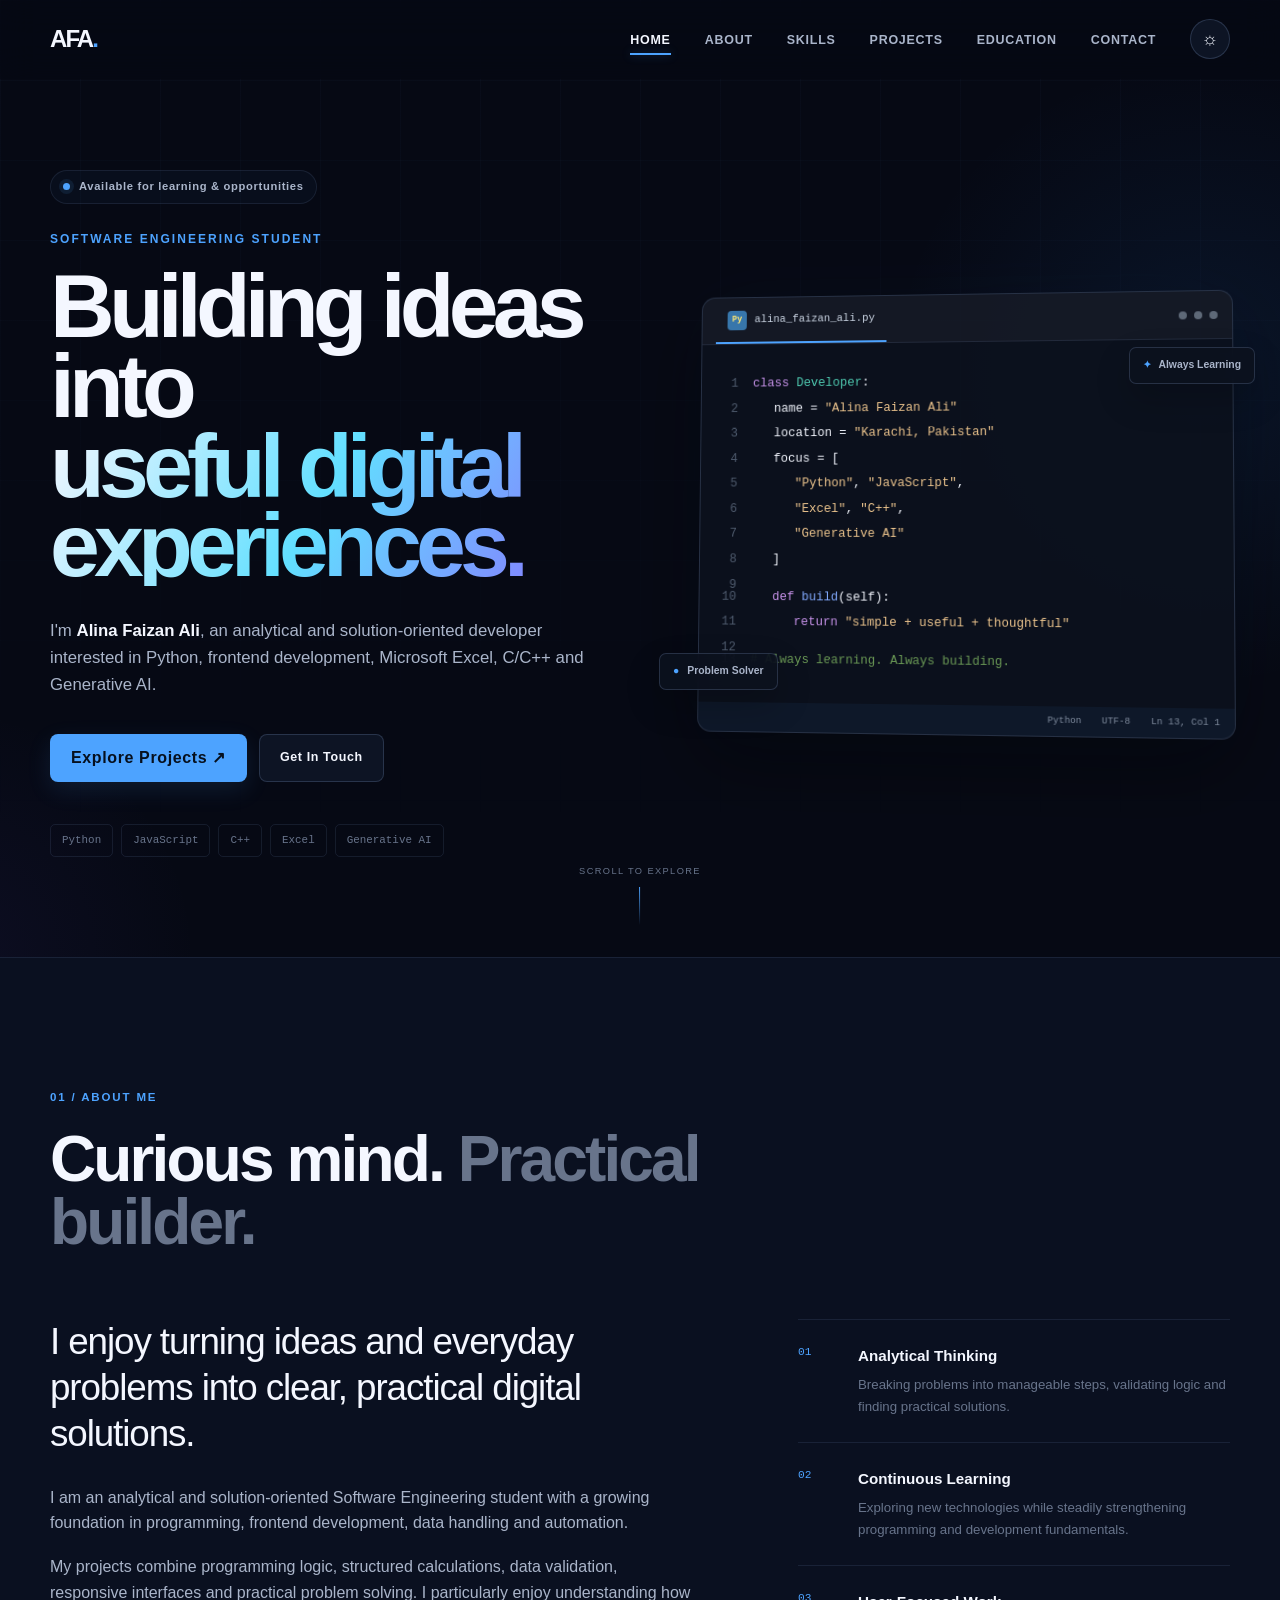
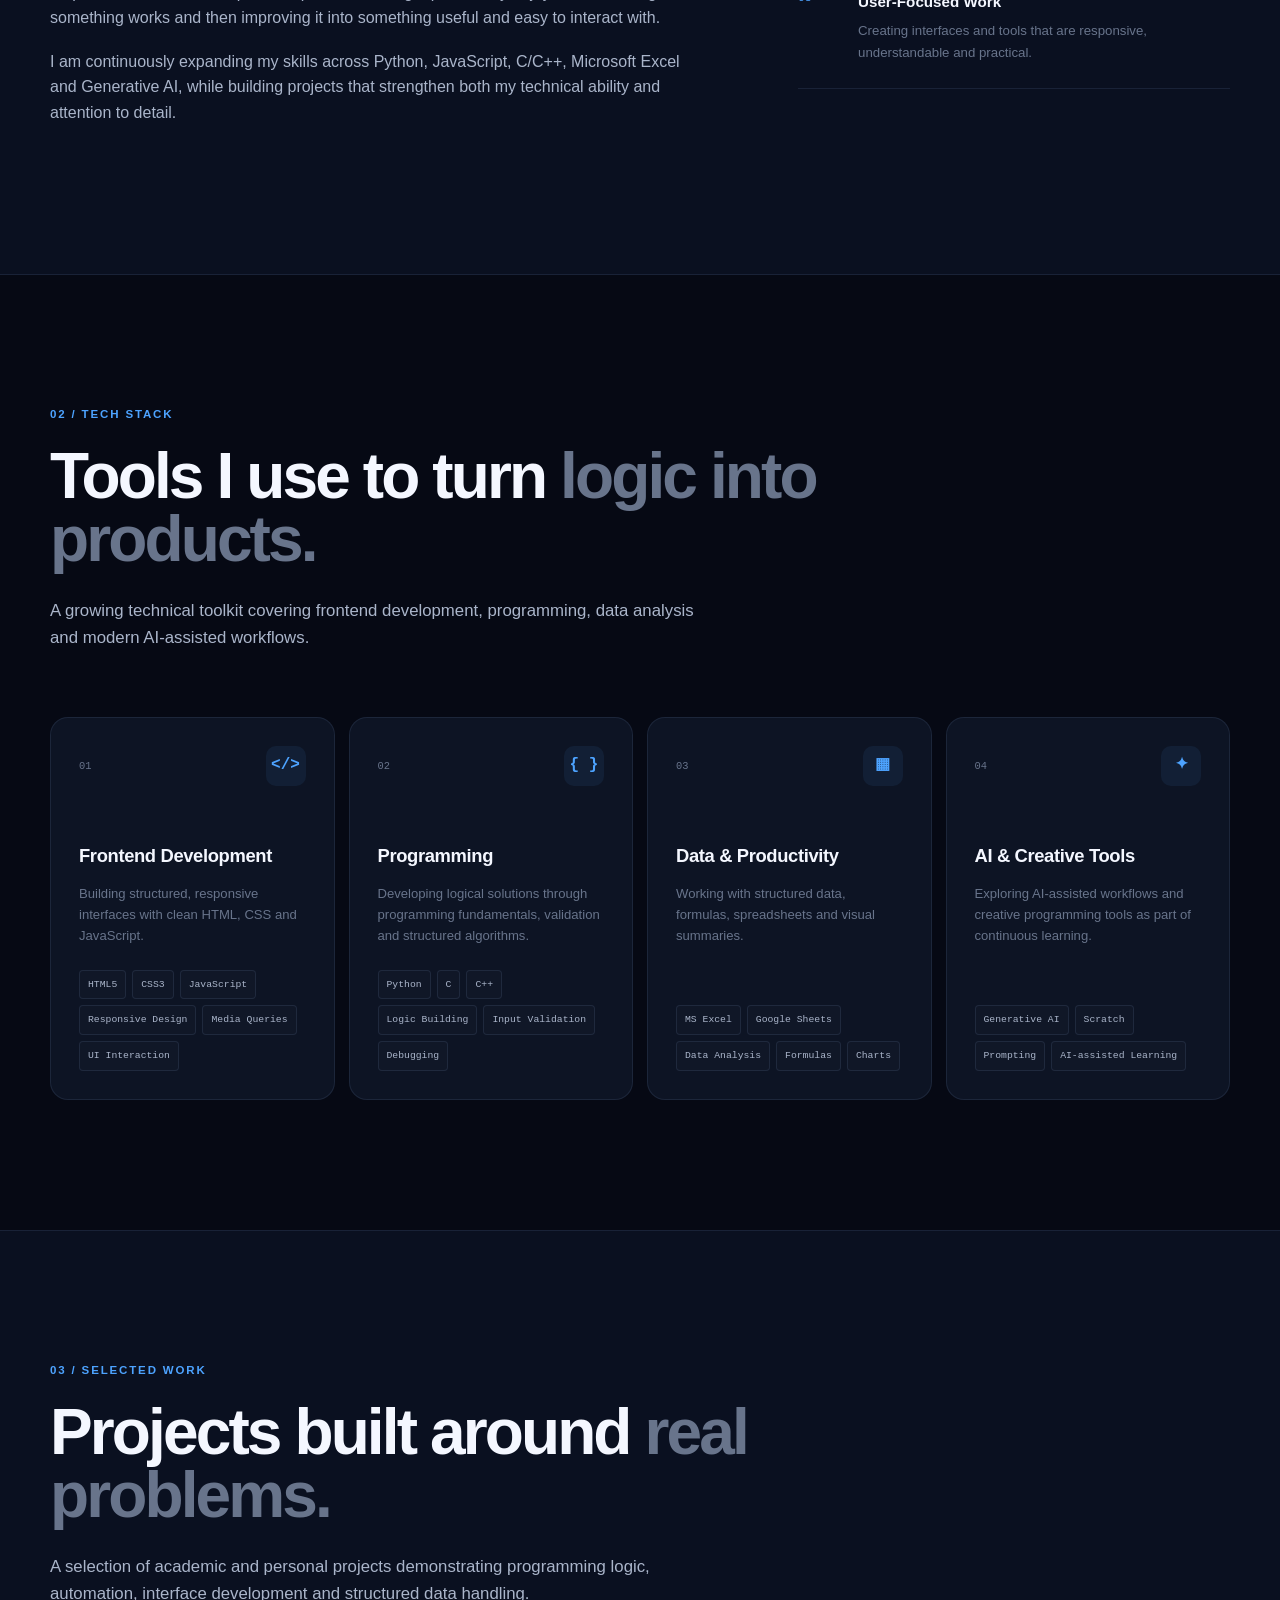
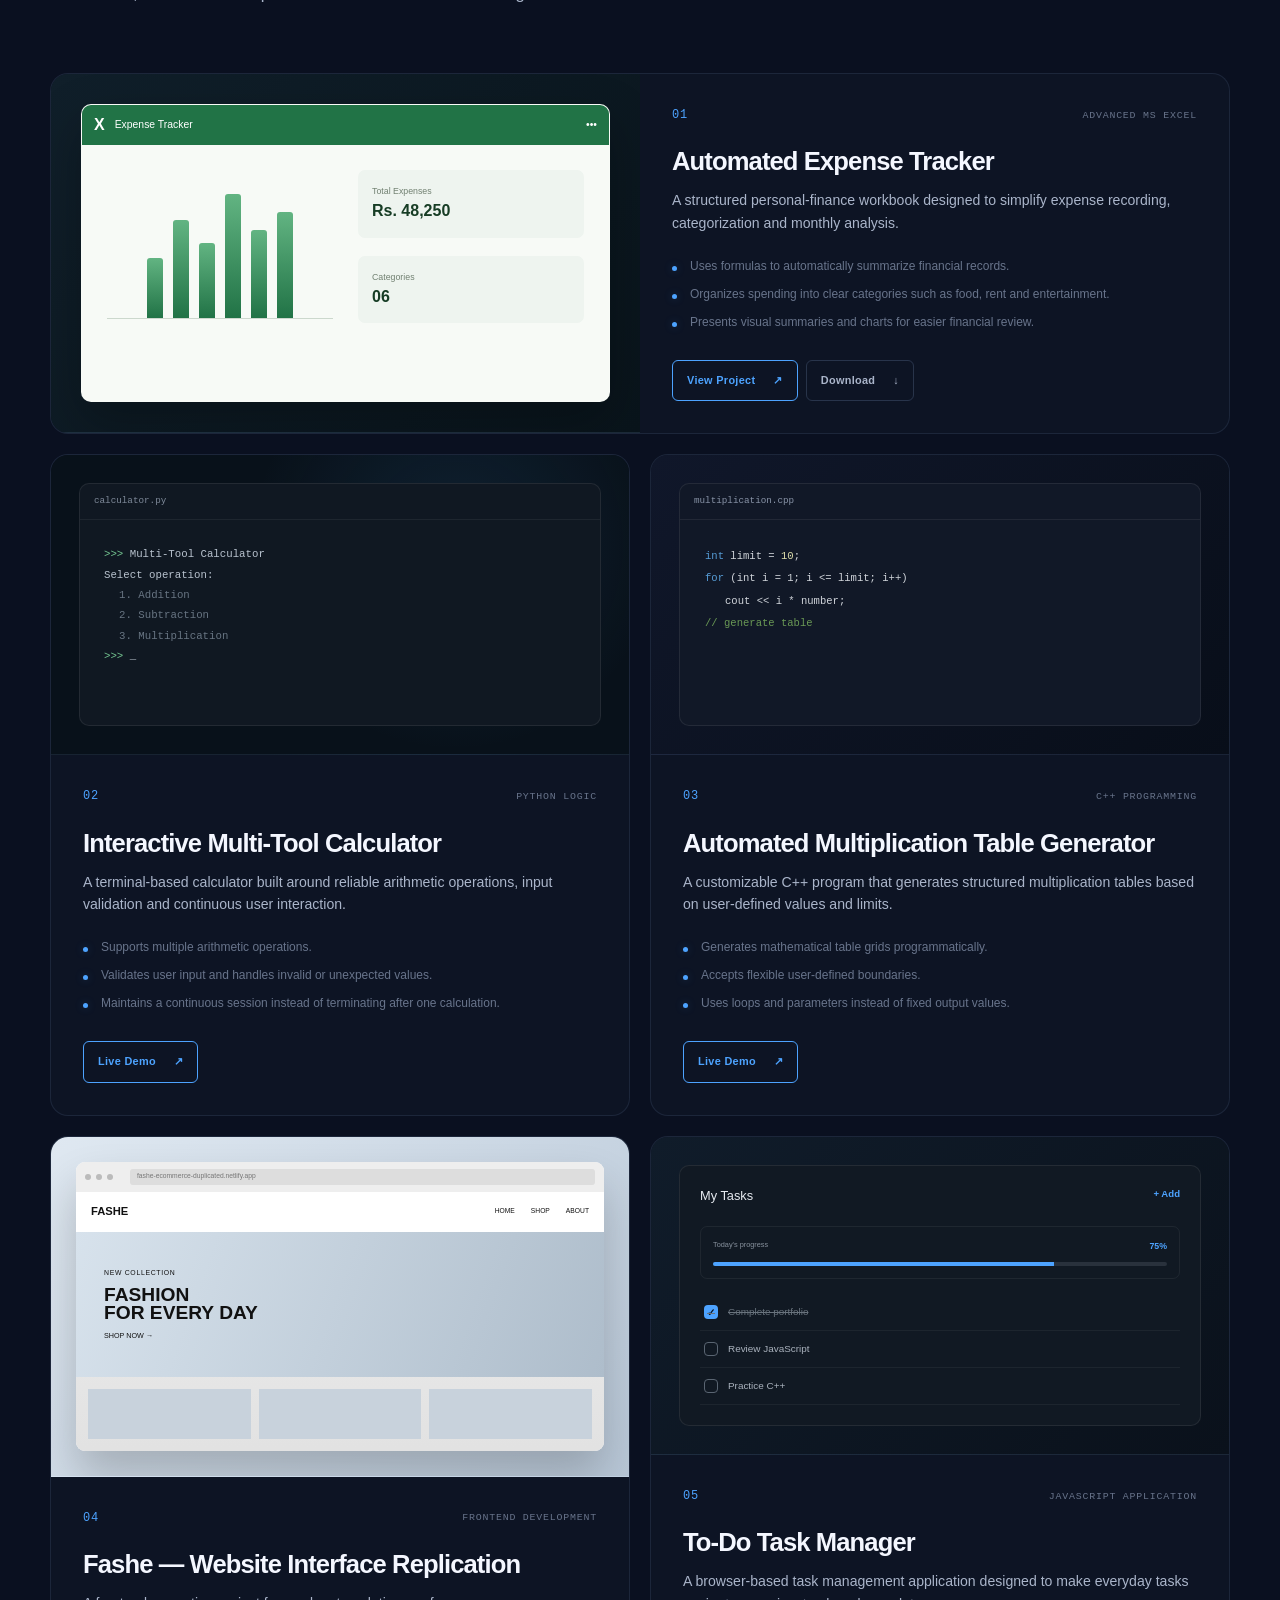
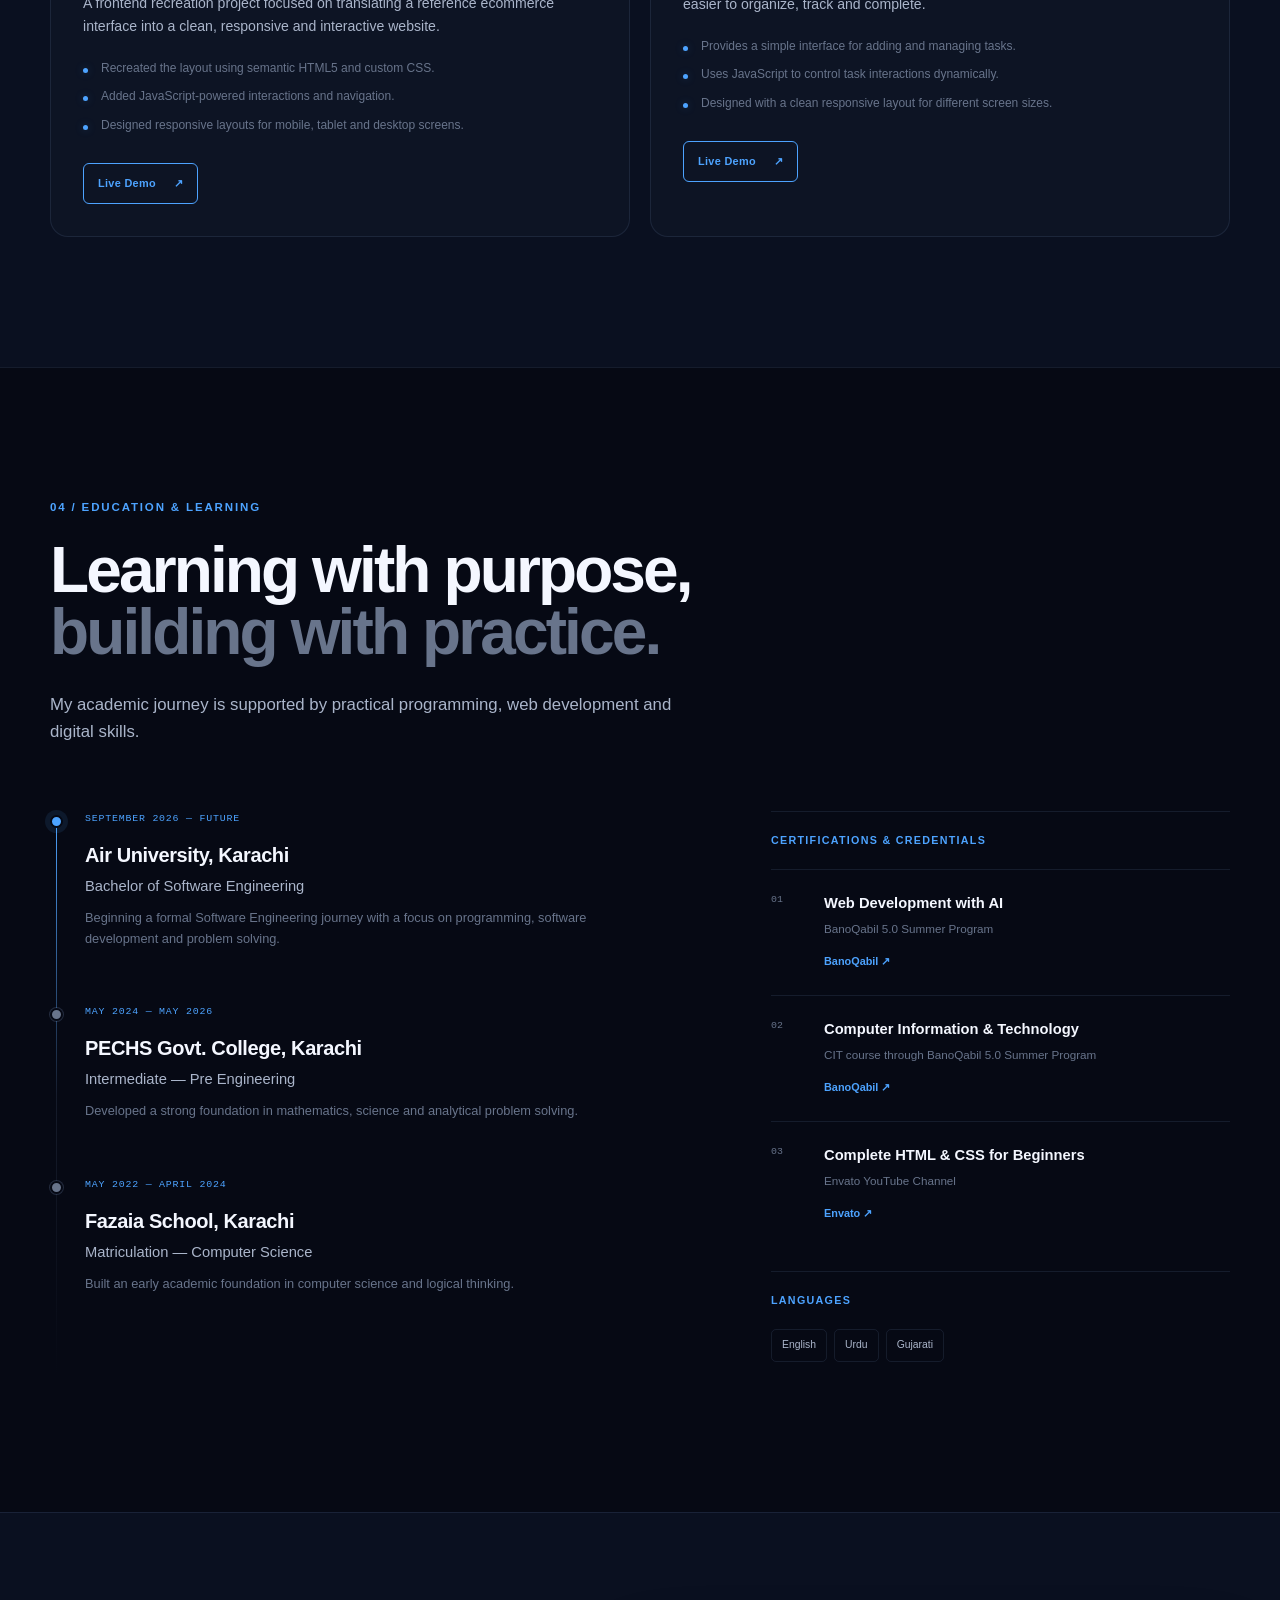
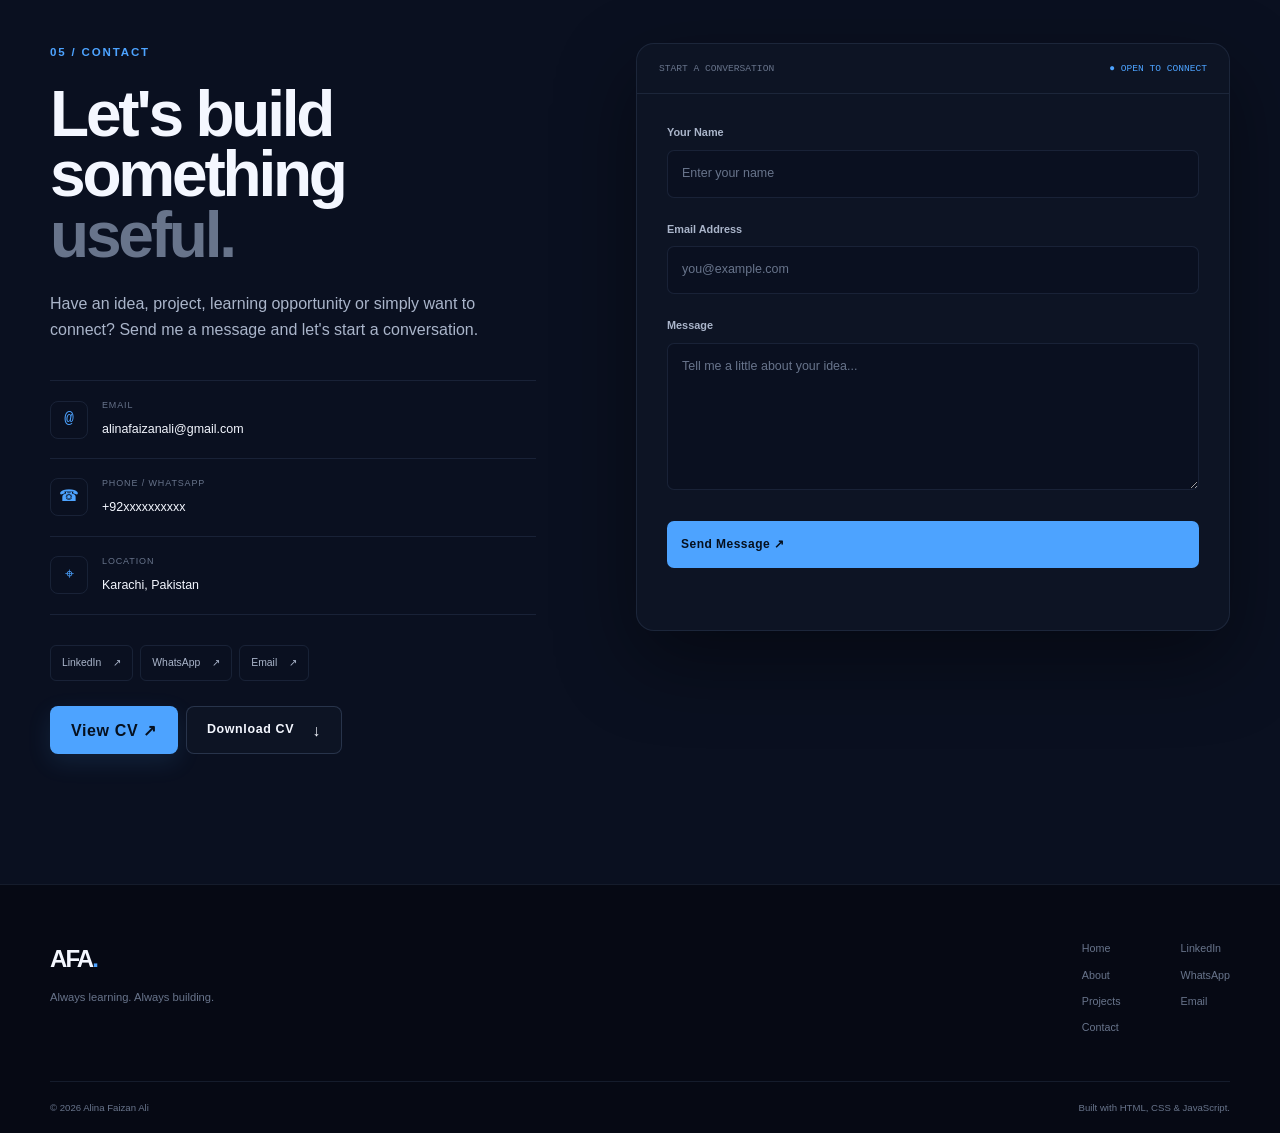
==== commit 782aa775: "latest" ====
--- a/index.html
+++ b/index.html
@@ -116,7 +116,7 @@
 
                     <h1>
                         Building ideas into
-                        <span>useful digital experiences.</span>
+                        <span class="gradient-text">useful digital experiences.</span>
                     </h1>
 
                     <p class="hero-description">
@@ -129,8 +129,9 @@
                     <div class="hero-buttons">
 
                         <a href="#projects" class="btn btn-primary">
+                            <span>
                             Explore Projects
-                            <span>↗</span>
+                            ↗</span>
                         </a>
 
                         <a href="#contact" class="btn btn-secondary">
@@ -317,7 +318,7 @@
 
                     <h2>
                         Curious mind.
-                        <span>Practical builder.</span>
+                        <span class="gradient-text">Practical builder.</span>
                     </h2>
 
                 </div>
@@ -771,7 +772,7 @@
 
                             <div class="project-buttons">
 
-                                <a href="https://www.programiz.com/online-compiler/3bPesGvPqxvf6" class="project-btn" data-placeholder-link>
+                                <a href="https://www.programiz.com/online-compiler/3bPesGvPqxvf6" class="project-btn" target="_blank" data-placeholder-link>
 
                                     Live Demo
                                     <span>↗</span>
@@ -862,7 +863,7 @@
 
                             <div class="project-buttons">
 
-                                <a href="https://www.programiz.com/online-compiler/1Dnhe1xtZ0zkZ" class="project-btn" data-placeholder-link>
+                                <a href="https://www.programiz.com/online-compiler/1Dnhe1xtZ0zkZ" class="project-btn" target="_blank" data-placeholder-link>
 
                                     Live Demo
                                     <span>↗</span>
@@ -1385,7 +1386,7 @@
 
                         <div class="social-buttons">
 
-                            <a href="#" class="social-btn" target="_blank" rel="noopener">
+                            <a href="www.linkedin.com/in/alina-faizan-ali-web-developer-fullstack" class="social-btn" target="_blank" rel="noopener">
 
                                 LinkedIn
                                 <span>↗</span>
@@ -1414,9 +1415,9 @@
                         <div class="cv-buttons">
 
                             <a href="resume.pdf" target="_blank" rel="noopener" class="btn btn-primary">
-
+                                <span>
                                 View CV
-                                <span>↗</span>
+                                ↗</span>
 
                             </a>
 
@@ -1484,9 +1485,9 @@
 
 
                             <button type="submit" class="form-submit">
-
+                                <span>
                                 Send Message
-                                <span>↗</span>
+                                ↗</span>
 
                             </button>
 
@@ -1540,7 +1541,7 @@
 
             <div class="footer-social">
 
-                <a href="#" target="_blank" rel="noopener">
+                <a href="www.linkedin.com/in/alina-faizan-ali-web-developer-fullstack" target="_blank" rel="noopener">
                     LinkedIn
                 </a>
 
--- a/style.css
+++ b/style.css
@@ -1,29 +1,59 @@
 /* =========================================================
    ROOT VARIABLES
+   Midnight Navy + Electric Blue + Cyan + Violet
 ========================================================= */
 
 :root {
 
-    --bg: #080a09;
-    --bg-soft: #0d100f;
-    --surface: #111513;
-    --surface-2: #161b18;
-
-    --text: #f3f5f2;
-    --text-soft: #a9b0aa;
-    --text-muted: #707971;
-
-    --accent: #b8ff65;
-    --accent-dark: #82c83c;
-
-    --border: rgba(255, 255, 255, 0.09);
-    --border-strong: rgba(255, 255, 255, 0.16);
+    --bg: #060914;
+    --bg-soft: #0a1020;
+    --surface: #0d1424;
+    --surface-2: #121a2d;
+
+    --text: #f4f7ff;
+    --text-soft: #aab5ca;
+    --text-muted: #68748b;
+
+    --accent: #4da3ff;
+    --accent-bright: #62b5ff;
+    --accent-dark: #2377d4;
+
+    --cyan: #39d9ff;
+    --violet: #8b6cff;
+
+    --border: rgba(148, 181, 230, 0.11);
+    --border-strong: rgba(148, 181, 230, 0.20);
 
     --white: #ffffff;
-    --black: #050605;
+    --black: #03050a;
+
+    --gradient-accent:
+        linear-gradient(
+            120deg,
+            #4da3ff 0%,
+            #39d9ff 100%
+        );
+
+    --gradient-heading:
+        linear-gradient(
+            120deg,
+            #f4f7ff 0%,
+            #62dfff 48%,
+            #8b6cff 100%
+        );
+
+    --gradient-violet:
+        linear-gradient(
+            135deg,
+            rgba(77, 163, 255, 0.12),
+            rgba(139, 108, 255, 0.10)
+        );
 
     --shadow:
-        0 30px 80px rgba(0, 0, 0, 0.35);
+        0 30px 80px rgba(0, 0, 0, 0.42);
+
+    --shadow-blue:
+        0 18px 50px rgba(35, 119, 212, 0.14);
 
     --container: 1180px;
 
@@ -42,25 +72,53 @@
 
 body.light-theme {
 
-    --bg: #f4f6f1;
-    --bg-soft: #edf0eb;
+    --bg: #f4f7fc;
+    --bg-soft: #edf2f9;
 
     --surface: #ffffff;
-    --surface-2: #f7f8f5;
-
-    --text: #151915;
-    --text-soft: #59625b;
-    --text-muted: #7b837c;
-
-    --accent: #4d8f12;
-    --accent-dark: #3b7110;
-
-    --border: rgba(15, 25, 16, 0.10);
-    --border-strong: rgba(15, 25, 16, 0.18);
+    --surface-2: #f7f9fd;
+
+    --text: #101827;
+    --text-soft: #526078;
+    --text-muted: #78849a;
+
+    --accent: #176fd1;
+    --accent-bright: #2689ec;
+    --accent-dark: #0e56a8;
+
+    --cyan: #008fb5;
+    --violet: #6850c8;
+
+    --border: rgba(22, 50, 88, 0.10);
+    --border-strong: rgba(22, 50, 88, 0.18);
+
+    --gradient-accent:
+        linear-gradient(
+            120deg,
+            #176fd1,
+            #008fb5
+        );
+
+    --gradient-heading:
+        linear-gradient(
+            120deg,
+            #101827 0%,
+            #176fd1 60%,
+            #008fb5 100%
+        );
+
+    --gradient-violet:
+        linear-gradient(
+            135deg,
+            rgba(23, 111, 209, 0.07),
+            rgba(104, 80, 200, 0.06)
+        );
 
     --shadow:
-        0 25px 70px rgba(28, 40, 25, 0.10);
-
+        0 25px 70px rgba(28, 48, 82, 0.10);
+
+    --shadow-blue:
+        0 18px 45px rgba(23, 111, 209, 0.12);
 }
 
 
@@ -154,8 +212,7 @@
 
 .section {
 
-    padding:
-        130px 0;
+    padding: 130px 0;
 
     position: relative;
 }
@@ -195,10 +252,13 @@
 }
 
 
+/*
+   Gradient is intentionally restricted to major headings.
+*/
+
 .section-heading h2 span {
 
     color: var(--text-muted);
-
 }
 
 
@@ -211,7 +271,6 @@
     color: var(--text-soft);
 
     font-size: 1.05rem;
-
 }
 
 
@@ -231,24 +290,26 @@
     z-index: 1000;
 
     background:
-        rgba(8, 10, 9, 0.72);
+        rgba(6, 9, 20, 0.74);
 
     border-bottom:
         1px solid transparent;
 
-    backdrop-filter: blur(16px);
+    backdrop-filter: blur(18px);
+
+    -webkit-backdrop-filter: blur(18px);
 
     transition:
         background 0.3s ease,
-        border-color 0.3s ease;
+        border-color 0.3s ease,
+        box-shadow 0.3s ease;
 }
 
 
 .light-theme .site-header {
 
     background:
-        rgba(244, 246, 241, 0.82);
-
+        rgba(244, 247, 252, 0.82);
 }
 
 
@@ -256,6 +317,8 @@
 
     border-color: var(--border);
 
+    box-shadow:
+        0 10px 40px rgba(0, 0, 0, 0.08);
 }
 
 
@@ -279,15 +342,27 @@
 
     letter-spacing: -0.08em;
 
+    transition:
+        color var(--transition),
+        transform var(--transition);
+}
+
+
+.logo:hover {
+
+    transform: translateY(-1px);
 }
 
 
 .logo span {
 
     color: var(--accent);
-
-}
-
+}
+
+
+/* =========================================================
+   NAVIGATION
+========================================================= */
 
 .nav-menu {
 
@@ -332,6 +407,9 @@
 
     background: var(--accent);
 
+    box-shadow:
+        0 0 10px rgba(77, 163, 255, 0.35);
+
     transition:
         width var(--transition);
 }
@@ -351,7 +429,9 @@
 }
 
 
-/* Theme button */
+/* =========================================================
+   THEME BUTTON
+========================================================= */
 
 .theme-toggle {
 
@@ -360,16 +440,44 @@
 
     border-radius: 50%;
 
-    border: 1px solid var(--border-strong);
+    border:
+        1px solid var(--border-strong);
 
     background: var(--surface);
 
     color: var(--text);
 
     display: grid;
+
     place-items: center;
 
     transition: var(--transition);
+
+    position: relative;
+
+    overflow: hidden;
+}
+
+
+.theme-toggle::before {
+
+    content: "";
+
+    position: absolute;
+
+    inset: 0;
+
+    background:
+        radial-gradient(
+            circle,
+            rgba(77, 163, 255, 0.16),
+            transparent 65%
+        );
+
+    opacity: 0;
+
+    transition:
+        opacity var(--transition);
 }
 
 
@@ -379,7 +487,18 @@
 
     color: var(--accent);
 
-    transform: rotate(12deg);
+    transform:
+        translateY(-2px)
+        rotate(8deg);
+
+    box-shadow:
+        0 8px 24px rgba(77, 163, 255, 0.12);
+}
+
+
+.theme-toggle:hover::before {
+
+    opacity: 1;
 }
 
 
@@ -388,10 +507,16 @@
     font-size: 1.15rem;
 
     line-height: 1;
-}
-
-
-/* Mobile menu button */
+
+    position: relative;
+
+    z-index: 1;
+}
+
+
+/* =========================================================
+   MOBILE MENU BUTTON
+========================================================= */
 
 .menu-toggle {
 
@@ -400,7 +525,8 @@
     width: 42px;
     height: 42px;
 
-    border: 1px solid var(--border);
+    border:
+        1px solid var(--border);
 
     background: var(--surface);
 
@@ -416,6 +542,19 @@
     position: relative;
 
     z-index: 1003;
+
+    transition:
+        border-color var(--transition),
+        background var(--transition);
+}
+
+
+.menu-toggle:hover {
+
+    border-color: var(--accent);
+
+    background:
+        rgba(77, 163, 255, 0.06);
 }
 
 
@@ -428,7 +567,8 @@
 
     transition:
         transform 0.3s ease,
-        opacity 0.3s ease;
+        opacity 0.3s ease,
+        background 0.3s ease;
 }
 
 
@@ -472,9 +612,58 @@
     padding-bottom: 100px;
 
     display: flex;
+
     align-items: center;
 
     overflow: hidden;
+
+    position: relative;
+}
+
+
+.hero::before {
+
+    content: "";
+
+    position: absolute;
+
+    width: 650px;
+    height: 650px;
+
+    right: -250px;
+    top: 5%;
+
+    background:
+        radial-gradient(
+            circle,
+            rgba(39, 123, 220, 0.11),
+            transparent 68%
+        );
+
+    pointer-events: none;
+}
+
+
+.hero::after {
+
+    content: "";
+
+    position: absolute;
+
+    width: 500px;
+    height: 500px;
+
+    left: -300px;
+    bottom: -250px;
+
+    background:
+        radial-gradient(
+            circle,
+            rgba(103, 76, 220, 0.07),
+            transparent 70%
+        );
+
+    pointer-events: none;
 }
 
 
@@ -486,12 +675,12 @@
 
     background-image:
         linear-gradient(
-            rgba(255,255,255,0.025) 1px,
+            rgba(110, 155, 215, 0.035) 1px,
             transparent 1px
         ),
         linear-gradient(
             90deg,
-            rgba(255,255,255,0.025) 1px,
+            rgba(110, 155, 215, 0.035) 1px,
             transparent 1px
         );
 
@@ -504,6 +693,13 @@
             transparent 90%
         );
 
+    -webkit-mask-image:
+        linear-gradient(
+            to bottom,
+            black,
+            transparent 90%
+        );
+
     pointer-events: none;
 }
 
@@ -512,15 +708,14 @@
 
     background-image:
         linear-gradient(
-            rgba(20,30,20,0.045) 1px,
+            rgba(25, 70, 125, 0.045) 1px,
             transparent 1px
         ),
         linear-gradient(
             90deg,
-            rgba(20,30,20,0.045) 1px,
+            rgba(25, 70, 125, 0.045) 1px,
             transparent 1px
         );
-
 }
 
 
@@ -541,6 +736,10 @@
 }
 
 
+/* =========================================================
+   HERO TYPOGRAPHY
+========================================================= */
+
 .eyebrow {
 
     display: inline-flex;
@@ -568,7 +767,25 @@
     margin-bottom: 26px;
 
     background:
-        rgba(255,255,255,0.025);
+        rgba(77, 163, 255, 0.035);
+
+    transition:
+        border-color var(--transition),
+        background var(--transition),
+        transform var(--transition);
+}
+
+
+.eyebrow:hover {
+
+    border-color:
+        rgba(77, 163, 255, 0.30);
+
+    background:
+        rgba(77, 163, 255, 0.06);
+
+    transform:
+        translateY(-2px);
 }
 
 
@@ -582,7 +799,7 @@
     border-radius: 50%;
 
     box-shadow:
-        0 0 0 4px rgba(184,255,101,0.10);
+        0 0 0 4px rgba(77, 163, 255, 0.10);
 
     animation:
         pulse 2s infinite;
@@ -593,12 +810,12 @@
 
     0%, 100% {
         box-shadow:
-            0 0 0 4px rgba(184,255,101,0.10);
+            0 0 0 4px rgba(77, 163, 255, 0.10);
     }
 
     50% {
         box-shadow:
-            0 0 0 8px rgba(184,255,101,0.02);
+            0 0 0 8px rgba(77, 163, 255, 0.02);
     }
 }
 
@@ -637,7 +854,23 @@
     display: block;
 
     color: var(--text-muted);
-
+}
+
+
+/*
+   Very restrained heading gradient.
+*/
+
+.hero h1 .gradient-text {
+
+    background: var(--gradient-heading);
+
+    -webkit-background-clip: text;
+    background-clip: text;
+
+    -webkit-text-fill-color: transparent;
+
+    color: transparent;
 }
 
 
@@ -658,6 +891,10 @@
     color: var(--text);
 }
 
+
+/* =========================================================
+   BUTTONS
+========================================================= */
 
 .hero-buttons {
 
@@ -695,6 +932,10 @@
     letter-spacing: 0.05em;
 
     transition: var(--transition);
+
+    position: relative;
+
+    overflow: hidden;
 }
 
 
@@ -708,20 +949,64 @@
 
     background: var(--accent);
 
-    color: #091006;
+    color: #06101e;
+
+    border:
+        1px solid transparent;
+
+    box-shadow:
+        0 8px 25px rgba(77, 163, 255, 0.12);
+}
+
+
+.btn-primary::before {
+
+    content: "";
+
+    position: absolute;
+
+    inset: 0;
+
+    background:
+        var(--gradient-accent);
+
+    opacity: 0;
+
+    transition:
+        opacity var(--transition);
+}
+
+
+.btn-primary span,
+.btn-primary {
+
+    isolation: isolate;
 }
 
 
 .btn-primary:hover {
 
-    background: var(--white);
-
-    color: #071006;
-
-    transform: translateY(-3px);
+    color: #06101e;
+
+    transform:
+        translateY(-3px);
 
     box-shadow:
-        0 12px 30px rgba(184,255,101,0.15);
+        0 14px 35px rgba(77, 163, 255, 0.20);
+}
+
+
+.btn-primary:hover::before {
+
+    opacity: 1;
+}
+
+
+.btn-primary > * {
+
+    position: relative;
+
+    z-index: 1;
 }
 
 
@@ -738,11 +1023,19 @@
 
 .btn-secondary:hover {
 
-    border-color: var(--accent);
-
-    color: var(--accent);
-
-    transform: translateY(-3px);
+    border-color:
+        rgba(77, 163, 255, 0.50);
+
+    color: var(--accent-bright);
+
+    background:
+        rgba(77, 163, 255, 0.045);
+
+    transform:
+        translateY(-3px);
+
+    box-shadow:
+        0 10px 30px rgba(0, 0, 0, 0.12);
 }
 
 
@@ -776,6 +1069,27 @@
         monospace;
 
     font-size: 0.68rem;
+
+    transition:
+        color var(--transition),
+        border-color var(--transition),
+        background var(--transition),
+        transform var(--transition);
+}
+
+
+.hero-tags span:hover {
+
+    color: var(--accent-bright);
+
+    border-color:
+        rgba(77, 163, 255, 0.28);
+
+    background:
+        rgba(77, 163, 255, 0.045);
+
+    transform:
+        translateY(-2px);
 }
 
 
@@ -797,7 +1111,7 @@
         1px solid var(--border-strong);
 
     background:
-        rgba(14, 18, 16, 0.90);
+        rgba(11, 17, 29, 0.92);
 
     border-radius: 14px;
 
@@ -805,7 +1119,7 @@
 
     box-shadow:
         var(--shadow),
-        0 0 80px rgba(184,255,101,0.035);
+        0 0 80px rgba(77, 163, 255, 0.035);
 
     transform:
         perspective(1000px)
@@ -813,7 +1127,9 @@
         rotateX(2deg);
 
     transition:
-        transform 0.5s ease;
+        transform 0.5s ease,
+        border-color 0.4s ease,
+        box-shadow 0.4s ease;
 }
 
 
@@ -824,16 +1140,22 @@
         rotateY(0)
         rotateX(0)
         translateY(-6px);
+
+    border-color:
+        rgba(77, 163, 255, 0.30);
+
+    box-shadow:
+        var(--shadow),
+        0 20px 80px rgba(35, 119, 212, 0.10);
 }
 
 
 .light-theme .code-window {
 
-    background: #192019;
+    background: #111a29;
 
     border-color:
         rgba(255,255,255,0.10);
-
 }
 
 
@@ -881,7 +1203,7 @@
     padding:
         0 12px;
 
-    color: #cbd2cc;
+    color: #cbd5e4;
 
     font-family:
         "SFMono-Regular",
@@ -939,7 +1261,25 @@
 
     border-radius: 50%;
 
-    background: #5e665f;
+    background: #5e6978;
+
+    transition:
+        background var(--transition);
+}
+
+
+.editor-actions:hover span:nth-child(1) {
+    background: #ff6b6b;
+}
+
+
+.editor-actions:hover span:nth-child(2) {
+    background: #ffd166;
+}
+
+
+.editor-actions:hover span:nth-child(3) {
+    background: #58d68d;
 }
 
 
@@ -975,7 +1315,7 @@
 
 .line-number {
 
-    color: #4e574f;
+    color: #4e5a6d;
 
     user-select: none;
 
@@ -986,7 +1326,7 @@
 
 
 .keyword {
-    color: #c586c0;
+    color: #c792ea;
 }
 
 
@@ -996,12 +1336,12 @@
 
 
 .function {
-    color: #dcdcaa;
+    color: #82aaff;
 }
 
 
 .string {
-    color: #ce9178;
+    color: #ecc48d;
 }
 
 
@@ -1037,9 +1377,9 @@
         7px 14px;
 
     background:
-        rgba(184,255,101,0.06);
-
-    color: #7e8a80;
+        rgba(77, 163, 255, 0.055);
+
+    color: #7e8a9d;
 
     font-family:
         "SFMono-Regular",
@@ -1061,9 +1401,9 @@
         1px solid var(--border-strong);
 
     background:
-        rgba(15,18,16,0.85);
-
-    backdrop-filter: blur(10px);
+        rgba(12, 18, 30, 0.88);
+
+    backdrop-filter: blur(12px);
 
     border-radius: 7px;
 
@@ -1074,7 +1414,11 @@
     font-weight: 600;
 
     box-shadow:
-        0 15px 35px rgba(0,0,0,0.2);
+        0 15px 35px rgba(0,0,0,0.20);
+
+    transition:
+        border-color var(--transition),
+        transform var(--transition);
 }
 
 
@@ -1097,6 +1441,20 @@
 
     right: -25px;
     top: 55px;
+}
+
+
+.code-window-wrap:hover .label-one {
+
+    transform:
+        translate(-3px, -4px);
+}
+
+
+.code-window-wrap:hover .label-two {
+
+    transform:
+        translate(3px, 4px);
 }
 
 
@@ -1217,6 +1575,19 @@
 
     border-bottom:
         1px solid var(--border);
+
+    transition:
+        padding-left var(--transition),
+        border-color var(--transition);
+}
+
+
+.about-point:hover {
+
+    padding-left: 8px;
+
+    border-color:
+        rgba(77, 163, 255, 0.22);
 }
 
 
@@ -1238,6 +1609,15 @@
     font-size: 0.95rem;
 
     margin-bottom: 6px;
+
+    transition:
+        color var(--transition);
+}
+
+
+.about-point:hover h3 {
+
+    color: var(--accent-bright);
 }
 
 
@@ -1284,19 +1664,58 @@
 
     flex-direction: column;
 
+    position: relative;
+
+    overflow: hidden;
+
     transition: var(--transition);
 }
 
 
+.skill-card::before {
+
+    content: "";
+
+    position: absolute;
+
+    width: 160px;
+    height: 160px;
+
+    right: -90px;
+    top: -90px;
+
+    border-radius: 50%;
+
+    background:
+        radial-gradient(
+            circle,
+            rgba(77, 163, 255, 0.14),
+            transparent 70%
+        );
+
+    opacity: 0;
+
+    transition:
+        opacity 0.4s ease;
+}
+
+
 .skill-card:hover {
 
-    transform: translateY(-8px);
+    transform:
+        translateY(-8px);
 
     border-color:
-        rgba(184,255,101,0.28);
+        rgba(77, 163, 255, 0.30);
 
     box-shadow:
-        var(--shadow);
+        var(--shadow-blue);
+}
+
+
+.skill-card:hover::before {
+
+    opacity: 1;
 }
 
 
@@ -1309,6 +1728,10 @@
     justify-content: space-between;
 
     margin-bottom: 55px;
+
+    position: relative;
+
+    z-index: 1;
 }
 
 
@@ -1333,7 +1756,7 @@
     border-radius: 10px;
 
     background:
-        rgba(184,255,101,0.08);
+        rgba(77, 163, 255, 0.08);
 
     color: var(--accent);
 
@@ -1347,6 +1770,31 @@
         monospace;
 
     font-weight: 700;
+
+    border:
+        1px solid transparent;
+
+    transition:
+        background var(--transition),
+        border-color var(--transition),
+        color var(--transition),
+        transform var(--transition);
+}
+
+
+.skill-card:hover .skill-symbol {
+
+    background:
+        rgba(77, 163, 255, 0.13);
+
+    border-color:
+        rgba(77, 163, 255, 0.22);
+
+    color: var(--accent-bright);
+
+    transform:
+        rotate(-4deg)
+        scale(1.04);
 }
 
 
@@ -1357,6 +1805,10 @@
     margin-bottom: 12px;
 
     letter-spacing: -0.02em;
+
+    position: relative;
+
+    z-index: 1;
 }
 
 
@@ -1367,6 +1819,10 @@
     font-size: 0.82rem;
 
     margin-bottom: 24px;
+
+    position: relative;
+
+    z-index: 1;
 }
 
 
@@ -1379,6 +1835,10 @@
     flex-wrap: wrap;
 
     gap: 6px;
+
+    position: relative;
+
+    z-index: 1;
 }
 
 
@@ -1403,6 +1863,23 @@
         "SFMono-Regular",
         Consolas,
         monospace;
+
+    transition:
+        color var(--transition),
+        border-color var(--transition),
+        background var(--transition);
+}
+
+
+.skill-list span:hover {
+
+    color: var(--accent-bright);
+
+    border-color:
+        rgba(77, 163, 255, 0.24);
+
+    background:
+        rgba(77, 163, 255, 0.05);
 }
 
 
@@ -1445,15 +1922,23 @@
 
     flex-direction: column;
 
-    transition: var(--transition);
+    transition:
+        transform var(--transition),
+        border-color var(--transition),
+        box-shadow var(--transition);
 }
 
 
 .project-card:hover {
 
-    transform: translateY(-4px);
-    border-color: var(--accent);
-    box-shadow: 0 12px 30px rgba(0, 0, 0, 0.10);
+    transform:
+        translateY(-6px);
+
+    border-color:
+        rgba(77, 163, 255, 0.28);
+
+    box-shadow:
+        var(--shadow-blue);
 }
 
 
@@ -1541,6 +2026,15 @@
     letter-spacing: -0.035em;
 
     margin-bottom: 14px;
+
+    transition:
+        color var(--transition);
+}
+
+
+.project-card:hover .project-content h3 {
+
+    color: var(--accent-bright);
 }
 
 
@@ -1593,6 +2087,9 @@
     background: var(--accent);
 
     border-radius: 50%;
+
+    box-shadow:
+        0 0 8px rgba(77, 163, 255, 0.25);
 }
 
 
@@ -1640,9 +2137,13 @@
 
     background: var(--accent);
 
-    color: #071006;
-
-    transform: translateY(-2px);
+    color: #06101e;
+
+    transform:
+        translateY(-2px);
+
+    box-shadow:
+        0 8px 22px rgba(77, 163, 255, 0.16);
 }
 
 
@@ -1661,6 +2162,8 @@
     background: var(--text);
 
     color: var(--bg);
+
+    box-shadow: none;
 }
 
 
@@ -1675,8 +2178,8 @@
     background:
         linear-gradient(
             135deg,
-            #17231a,
-            #0e1510
+            #101f2a,
+            #09141b
         );
 
     padding: 30px;
@@ -1700,6 +2203,17 @@
 
     box-shadow:
         0 20px 50px rgba(0,0,0,0.25);
+
+    transition:
+        transform 0.5s ease;
+}
+
+
+.project-card:hover .excel-ui {
+
+    transform:
+        translateY(-3px)
+        scale(1.01);
 }
 
 
@@ -1720,7 +2234,6 @@
     padding: 0 12px;
 
     font-size: 0.65rem;
-
 }
 
 
@@ -1824,17 +2337,19 @@
 }
 
 
-/* Terminal */
+/* =========================================================
+   PYTHON TERMINAL
+========================================================= */
 
 .python-preview {
 
     background:
         radial-gradient(
             circle at 70% 30%,
-            rgba(55,118,171,0.15),
+            rgba(55,118,171,0.16),
             transparent 45%
         ),
-        #09100e;
+        #08111a;
 
     padding: 28px;
 }
@@ -1844,7 +2359,7 @@
 
     height: 100%;
 
-    background: #101513;
+    background: #101822;
 
     border:
         1px solid rgba(255,255,255,0.08);
@@ -1857,6 +2372,20 @@
         "SFMono-Regular",
         Consolas,
         monospace;
+
+    transition:
+        border-color var(--transition),
+        transform var(--transition);
+}
+
+
+.project-card:hover .terminal {
+
+    border-color:
+        rgba(77, 163, 255, 0.20);
+
+    transform:
+        translateY(-3px);
 }
 
 
@@ -1868,7 +2397,7 @@
     border-bottom:
         1px solid rgba(255,255,255,0.06);
 
-    color: #7e897f;
+    color: #7e8999;
 
     font-size: 0.58rem;
 }
@@ -1879,7 +2408,7 @@
     padding:
         24px;
 
-    color: #b9c3bb;
+    color: #b9c3cf;
 
     font-size: 0.67rem;
 
@@ -1895,21 +2424,23 @@
 
 .terminal-muted {
 
-    color: #68736b;
+    color: #687583;
 
     padding-left: 15px;
 }
 
 
-/* C++ */
+/* =========================================================
+   C++
+========================================================= */
 
 .cpp-preview {
 
     background:
         linear-gradient(
             135deg,
-            #111827,
-            #0a1018
+            #10172a,
+            #080e19
         );
 
     padding: 28px;
@@ -1933,6 +2464,20 @@
         "SFMono-Regular",
         Consolas,
         monospace;
+
+    transition:
+        border-color var(--transition),
+        transform var(--transition);
+}
+
+
+.project-card:hover .cpp-window {
+
+    border-color:
+        rgba(77, 163, 255, 0.20);
+
+    transform:
+        translateY(-3px);
 }
 
 
@@ -1987,15 +2532,17 @@
 }
 
 
-/* Website preview */
+/* =========================================================
+   WEBSITE PREVIEW
+========================================================= */
 
 .website-preview {
 
     background:
         linear-gradient(
             135deg,
-            #e7e0d8,
-            #b9aea1
+            #dfe8f1,
+            #b8c7d7
         );
 
     padding: 25px;
@@ -2016,6 +2563,17 @@
         0 25px 45px rgba(0,0,0,0.2);
 
     color: #111;
+
+    transition:
+        transform 0.5s ease;
+}
+
+
+.project-card:hover .browser-window {
+
+    transform:
+        translateY(-3px)
+        scale(1.01);
 }
 
 
@@ -2118,8 +2676,8 @@
     background:
         linear-gradient(
             110deg,
-            #ddd2c7,
-            #b4a596
+            #d7e2ec,
+            #aebdcb
         );
 
     display: flex;
@@ -2170,19 +2728,21 @@
 
     height: 50px;
 
-    background: #d1c8be;
-}
-
-
-/* To Do */
+    background: #c8d2dc;
+}
+
+
+/* =========================================================
+   TO DO
+========================================================= */
 
 .todo-preview {
 
     background:
         linear-gradient(
             135deg,
-            #152018,
-            #0d120f
+            #101c2a,
+            #0a111b
         );
 
     padding: 28px;
@@ -2198,11 +2758,25 @@
 
     border-radius: 10px;
 
-    background: #141a16;
+    background: #111923;
 
     padding: 20px;
 
-    color: #e5e9e5;
+    color: #e5e9ef;
+
+    transition:
+        border-color var(--transition),
+        transform var(--transition);
+}
+
+
+.project-card:hover .todo-ui {
+
+    border-color:
+        rgba(77, 163, 255, 0.20);
+
+    transform:
+        translateY(-3px);
 }
 
 
@@ -2248,7 +2822,7 @@
 
     font-size: 0.55rem;
 
-    color: #879087;
+    color: #87919d;
 }
 
 
@@ -2262,7 +2836,7 @@
 
     height: 4px;
 
-    background: #29312c;
+    background: #29313c;
 
     border-radius: 20px;
 
@@ -2300,13 +2874,13 @@
 
     font-size: 0.62rem;
 
-    color: #aab2ac;
+    color: #aab2bd;
 }
 
 
 .todo-item.done {
 
-    color: #69736c;
+    color: #69737d;
 
     text-decoration: line-through;
 }
@@ -2332,7 +2906,7 @@
 
     background: var(--accent);
 
-    color: #0b1208;
+    color: #07111f;
 
     font-size: 0.6rem;
 
@@ -2343,7 +2917,7 @@
 .empty-check {
 
     border:
-        1px solid #5a655d;
+        1px solid #5a6572;
 }
 
 
@@ -2433,6 +3007,23 @@
 
     box-shadow:
         0 0 0 1px var(--border-strong);
+
+    transition:
+        background var(--transition),
+        box-shadow var(--transition),
+        transform var(--transition);
+}
+
+
+.timeline-item:hover .timeline-marker {
+
+    background: var(--accent);
+
+    box-shadow:
+        0 0 0 5px rgba(77, 163, 255, 0.08);
+
+    transform:
+        scale(1.08);
 }
 
 
@@ -2441,7 +3032,7 @@
     background: var(--accent);
 
     box-shadow:
-        0 0 0 5px rgba(184,255,101,0.10);
+        0 0 0 5px rgba(77, 163, 255, 0.10);
 }
 
 
@@ -2469,6 +3060,15 @@
     margin-bottom: 4px;
 
     letter-spacing: -0.02em;
+
+    transition:
+        color var(--transition);
+}
+
+
+.timeline-item:hover .timeline-content h3 {
+
+    color: var(--accent-bright);
 }
 
 
@@ -2494,7 +3094,9 @@
 }
 
 
-/* Certifications */
+/* =========================================================
+   CERTIFICATIONS
+========================================================= */
 
 .certifications {
 
@@ -2515,7 +3117,6 @@
 
     padding:
         20px 0;
-
 }
 
 
@@ -2532,6 +3133,15 @@
 
     border-top:
         1px solid var(--border);
+
+    transition:
+        padding-left var(--transition);
+}
+
+
+.certificate:hover {
+
+    padding-left: 7px;
 }
 
 
@@ -2553,6 +3163,15 @@
     font-size: 0.92rem;
 
     margin-bottom: 5px;
+
+    transition:
+        color var(--transition);
+}
+
+
+.certificate:hover h3 {
+
+    color: var(--accent-bright);
 }
 
 
@@ -2573,10 +3192,15 @@
     font-size: 0.68rem;
 
     font-weight: 700;
+
+    transition:
+        color var(--transition);
 }
 
 
 .text-link:hover {
+
+    color: var(--cyan);
 
     text-decoration: underline;
 }
@@ -2616,6 +3240,23 @@
     color: var(--text-soft);
 
     font-size: 0.65rem;
+
+    transition:
+        color var(--transition),
+        border-color var(--transition),
+        background var(--transition);
+}
+
+
+.language-tags span:hover {
+
+    color: var(--accent-bright);
+
+    border-color:
+        rgba(77, 163, 255, 0.25);
+
+    background:
+        rgba(77, 163, 255, 0.045);
 }
 
 
@@ -2699,13 +3340,17 @@
     border-bottom:
         1px solid var(--border);
 
-    transition: var(--transition);
+    transition:
+        color var(--transition),
+        padding-left var(--transition);
 }
 
 
 a.contact-detail:hover {
 
-    color: var(--accent);
+    color: var(--accent-bright);
+
+    padding-left: 7px;
 }
 
 
@@ -2729,6 +3374,24 @@
         "SFMono-Regular",
         Consolas,
         monospace;
+
+    transition:
+        border-color var(--transition),
+        background var(--transition),
+        transform var(--transition);
+}
+
+
+a.contact-detail:hover .contact-icon {
+
+    border-color:
+        rgba(77, 163, 255, 0.30);
+
+    background:
+        rgba(77, 163, 255, 0.06);
+
+    transform:
+        scale(1.04);
 }
 
 
@@ -2753,6 +3416,10 @@
     font-weight: 500;
 }
 
+
+/* =========================================================
+   SOCIAL BUTTONS
+========================================================= */
 
 .social-buttons {
 
@@ -2792,11 +3459,16 @@
 
 .social-btn:hover {
 
-    border-color: var(--accent);
-
-    color: var(--accent);
-
-    transform: translateY(-2px);
+    border-color:
+        rgba(77, 163, 255, 0.35);
+
+    color: var(--accent-bright);
+
+    background:
+        rgba(77, 163, 255, 0.045);
+
+    transform:
+        translateY(-2px);
 }
 
 
@@ -2810,7 +3482,9 @@
 }
 
 
-/* Contact form */
+/* =========================================================
+   CONTACT FORM
+========================================================= */
 
 .contact-form-wrap {
 
@@ -2825,6 +3499,21 @@
 
     box-shadow:
         var(--shadow);
+
+    transition:
+        border-color var(--transition),
+        box-shadow var(--transition);
+}
+
+
+.contact-form-wrap:hover {
+
+    border-color:
+        rgba(77, 163, 255, 0.20);
+
+    box-shadow:
+        var(--shadow),
+        0 0 50px rgba(77, 163, 255, 0.04);
 }
 
 
@@ -2907,7 +3596,10 @@
 
     outline: none;
 
-    transition: var(--transition);
+    transition:
+        border-color var(--transition),
+        box-shadow var(--transition),
+        background var(--transition);
 
     font-size: 0.78rem;
 }
@@ -2928,15 +3620,30 @@
 }
 
 
+.form-group input:hover,
+.form-group textarea:hover {
+
+    border-color:
+        var(--border-strong);
+}
+
+
 .form-group input:focus,
 .form-group textarea:focus {
 
     border-color: var(--accent);
 
+    background:
+        var(--surface-2);
+
     box-shadow:
-        0 0 0 3px rgba(184,255,101,0.07);
-}
-
+        0 0 0 3px rgba(77, 163, 255, 0.07);
+}
+
+
+/* =========================================================
+   FORM SUBMIT
+========================================================= */
 
 .form-submit {
 
@@ -2946,7 +3653,7 @@
 
     background: var(--accent);
 
-    color: #081006;
+    color: #06101e;
 
     padding:
         14px;
@@ -2966,14 +3673,54 @@
     letter-spacing: 0.04em;
 
     transition: var(--transition);
+
+    position: relative;
+
+    overflow: hidden;
+}
+
+
+.form-submit::before {
+
+    content: "";
+
+    position: absolute;
+
+    inset: 0;
+
+    background:
+        var(--gradient-accent);
+
+    opacity: 0;
+
+    transition:
+        opacity var(--transition);
 }
 
 
 .form-submit:hover {
 
-    background: var(--white);
-
-    transform: translateY(-2px);
+    color: rgb(0, 0, 0);
+
+    transform:
+        translateY(-2px);
+
+    box-shadow:
+        0 12px 30px rgba(77, 163, 255, 0.18);
+}
+
+
+.form-submit:hover::before {
+
+    opacity: 1;
+}
+
+
+.form-submit > * {
+
+    position: relative;
+
+    z-index: 1;
 }
 
 
@@ -3047,14 +3794,19 @@
 
     font-size: 0.67rem;
 
-    transition: color var(--transition);
+    transition:
+        color var(--transition),
+        transform var(--transition);
 }
 
 
 .footer-links a:hover,
 .footer-social a:hover {
 
-    color: var(--accent);
+    color: var(--accent-bright);
+
+    transform:
+        translateX(3px);
 }
 
 
@@ -3240,13 +3992,6 @@
     }
 
 
-    /*
-       High contrast overlay:
-       the overlay is behind the menu and above the page.
-       This prevents hero/project content from interfering
-       with navigation readability.
-    */
-
     .nav-overlay {
 
         display: block;
@@ -3256,10 +4001,13 @@
         inset: 0;
 
         background:
-            rgba(2, 4, 3, 0.82);
+            rgba(2, 5, 12, 0.84);
 
         backdrop-filter:
-            blur(12px);
+            blur(14px);
+
+        -webkit-backdrop-filter:
+            blur(14px);
 
         opacity: 0;
 
@@ -3276,7 +4024,7 @@
     .light-theme .nav-overlay {
 
         background:
-            rgba(20, 25, 20, 0.78);
+            rgba(20, 28, 42, 0.78);
     }
 
 
@@ -3827,4 +4575,4 @@
         scroll-behavior: auto !important;
     }
 
-}+}
